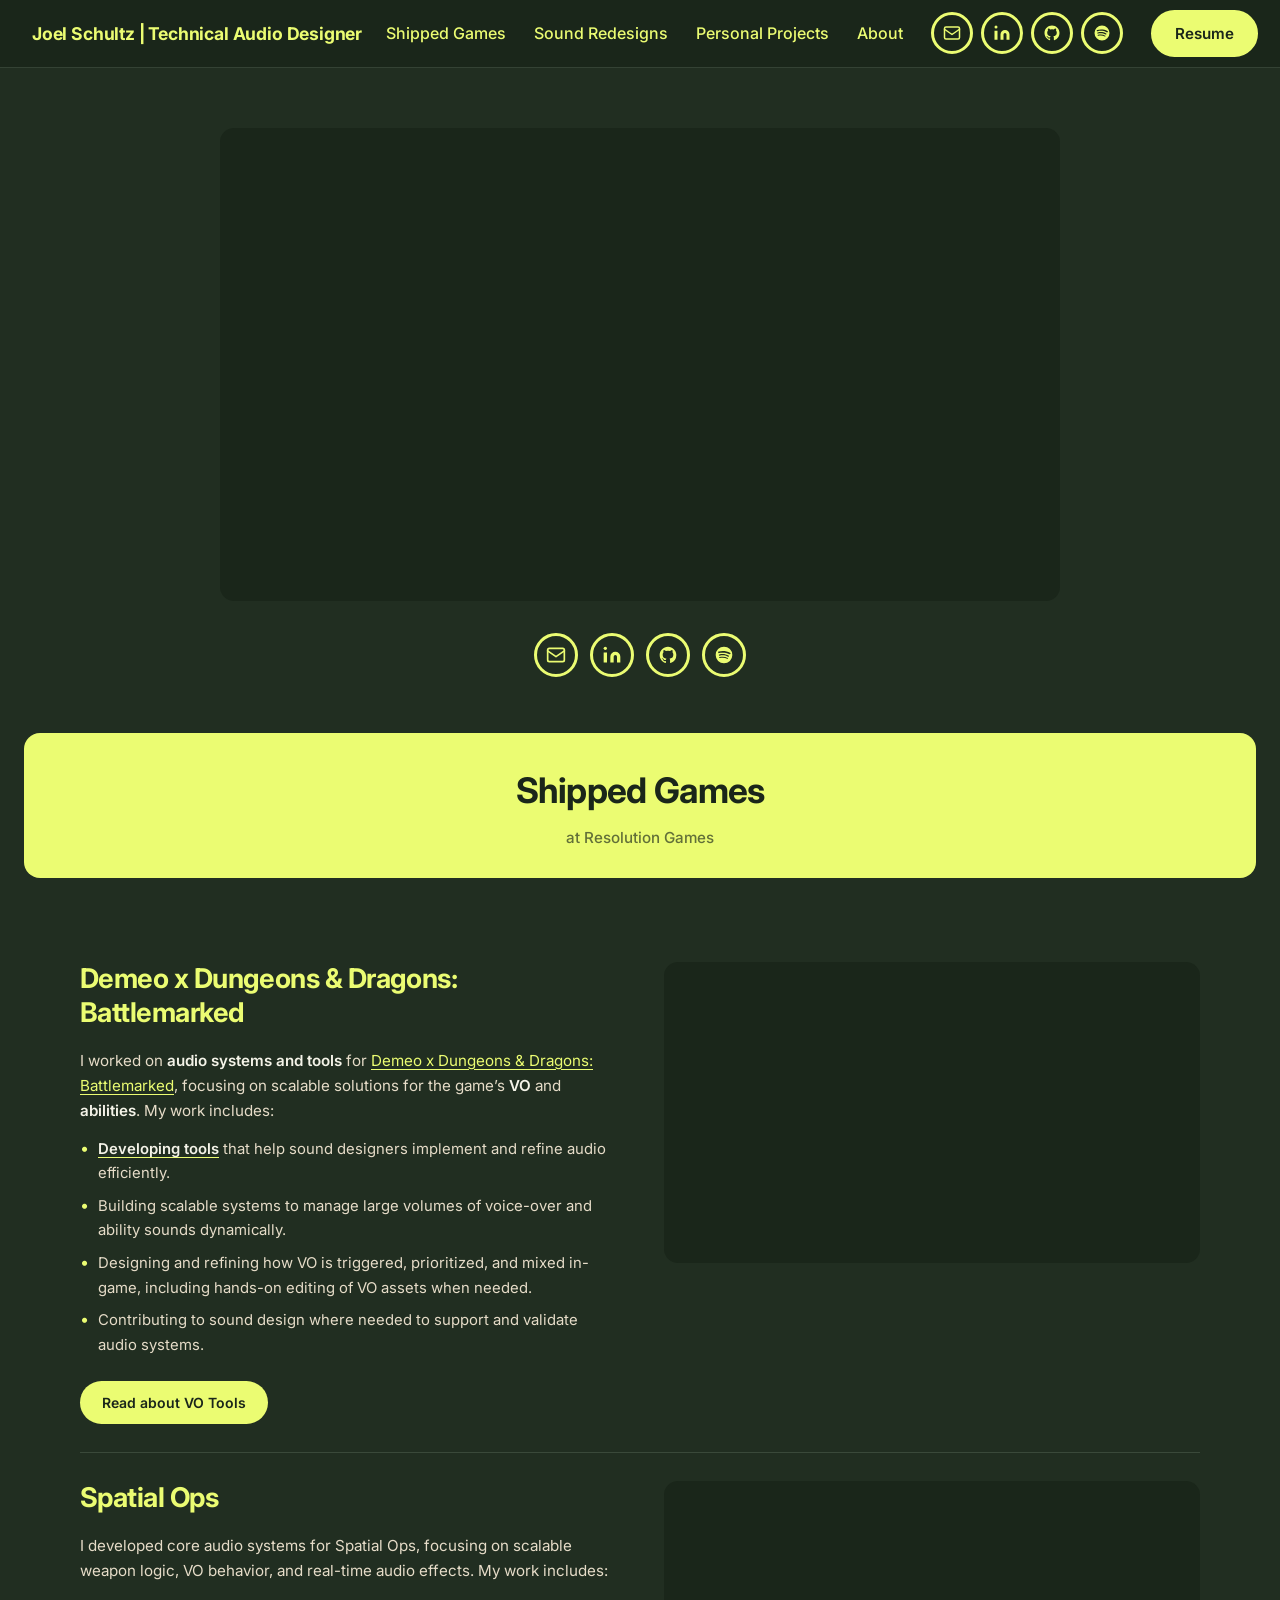
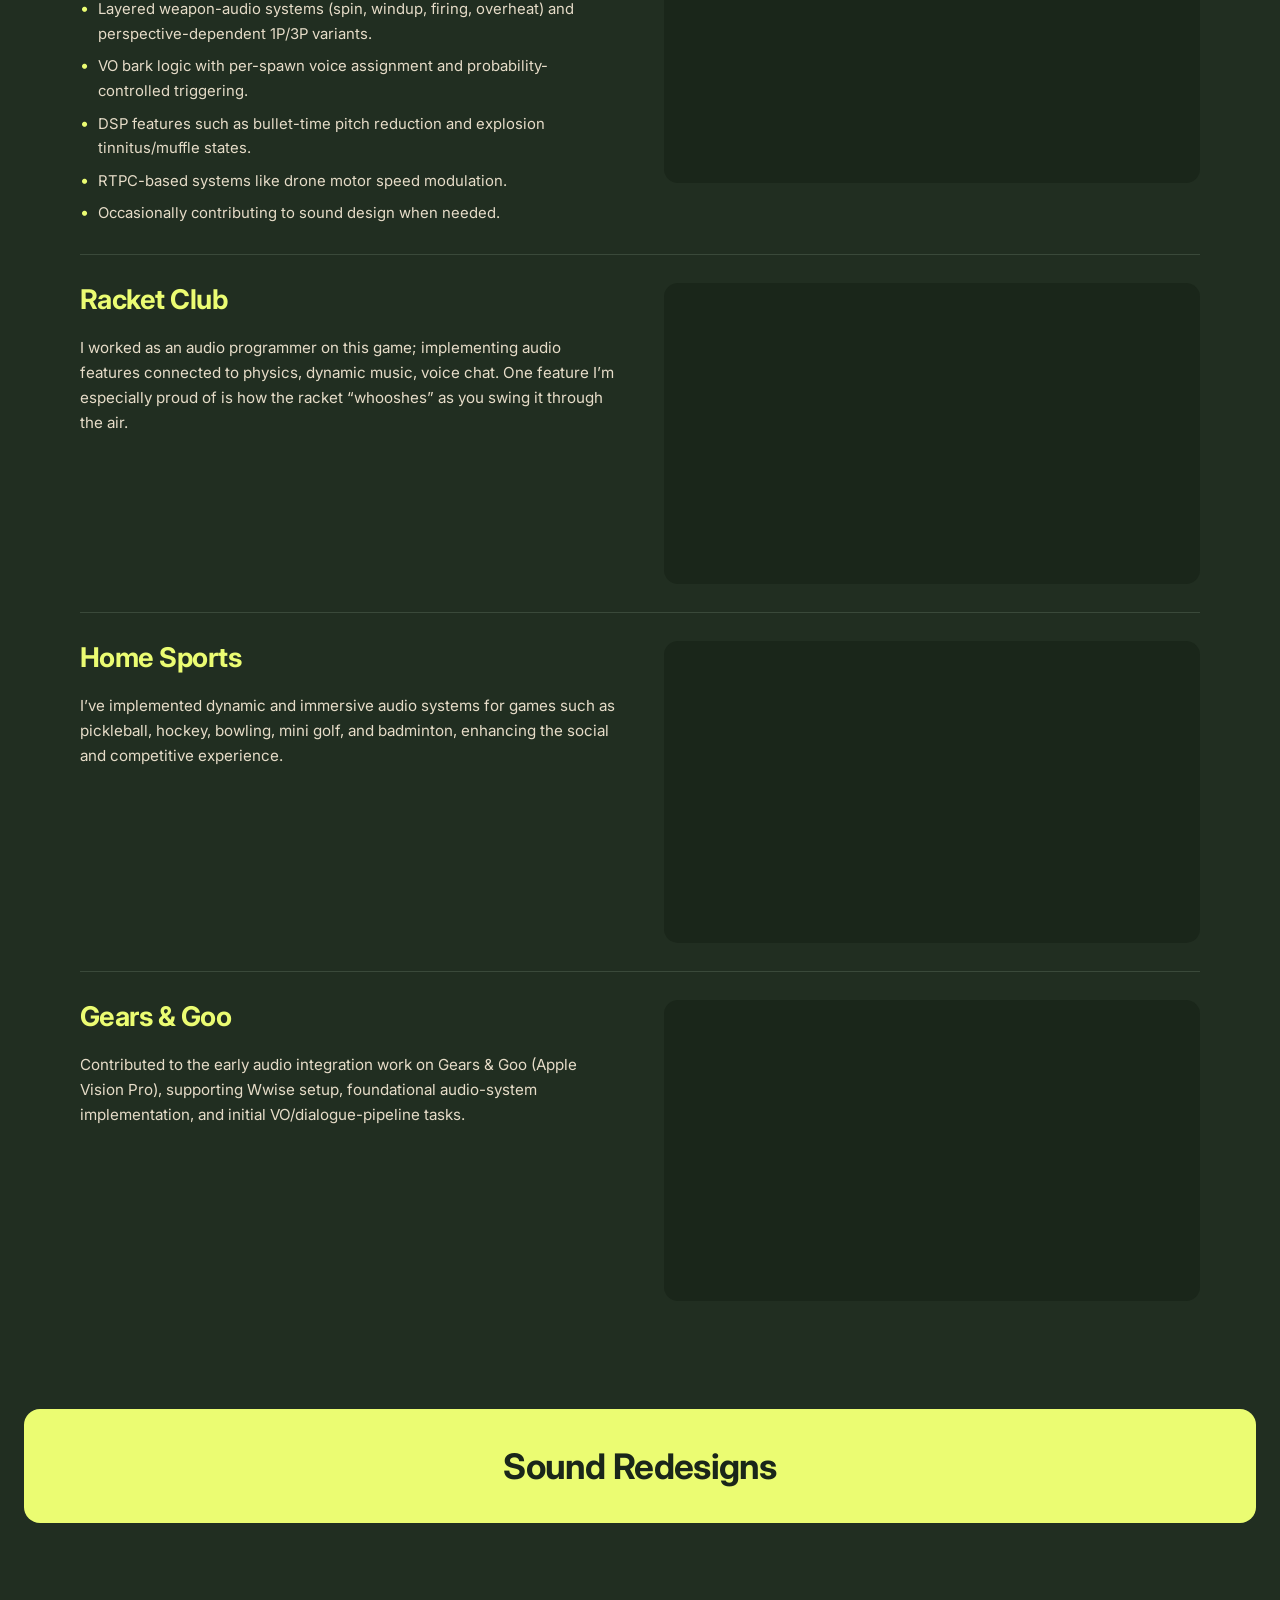
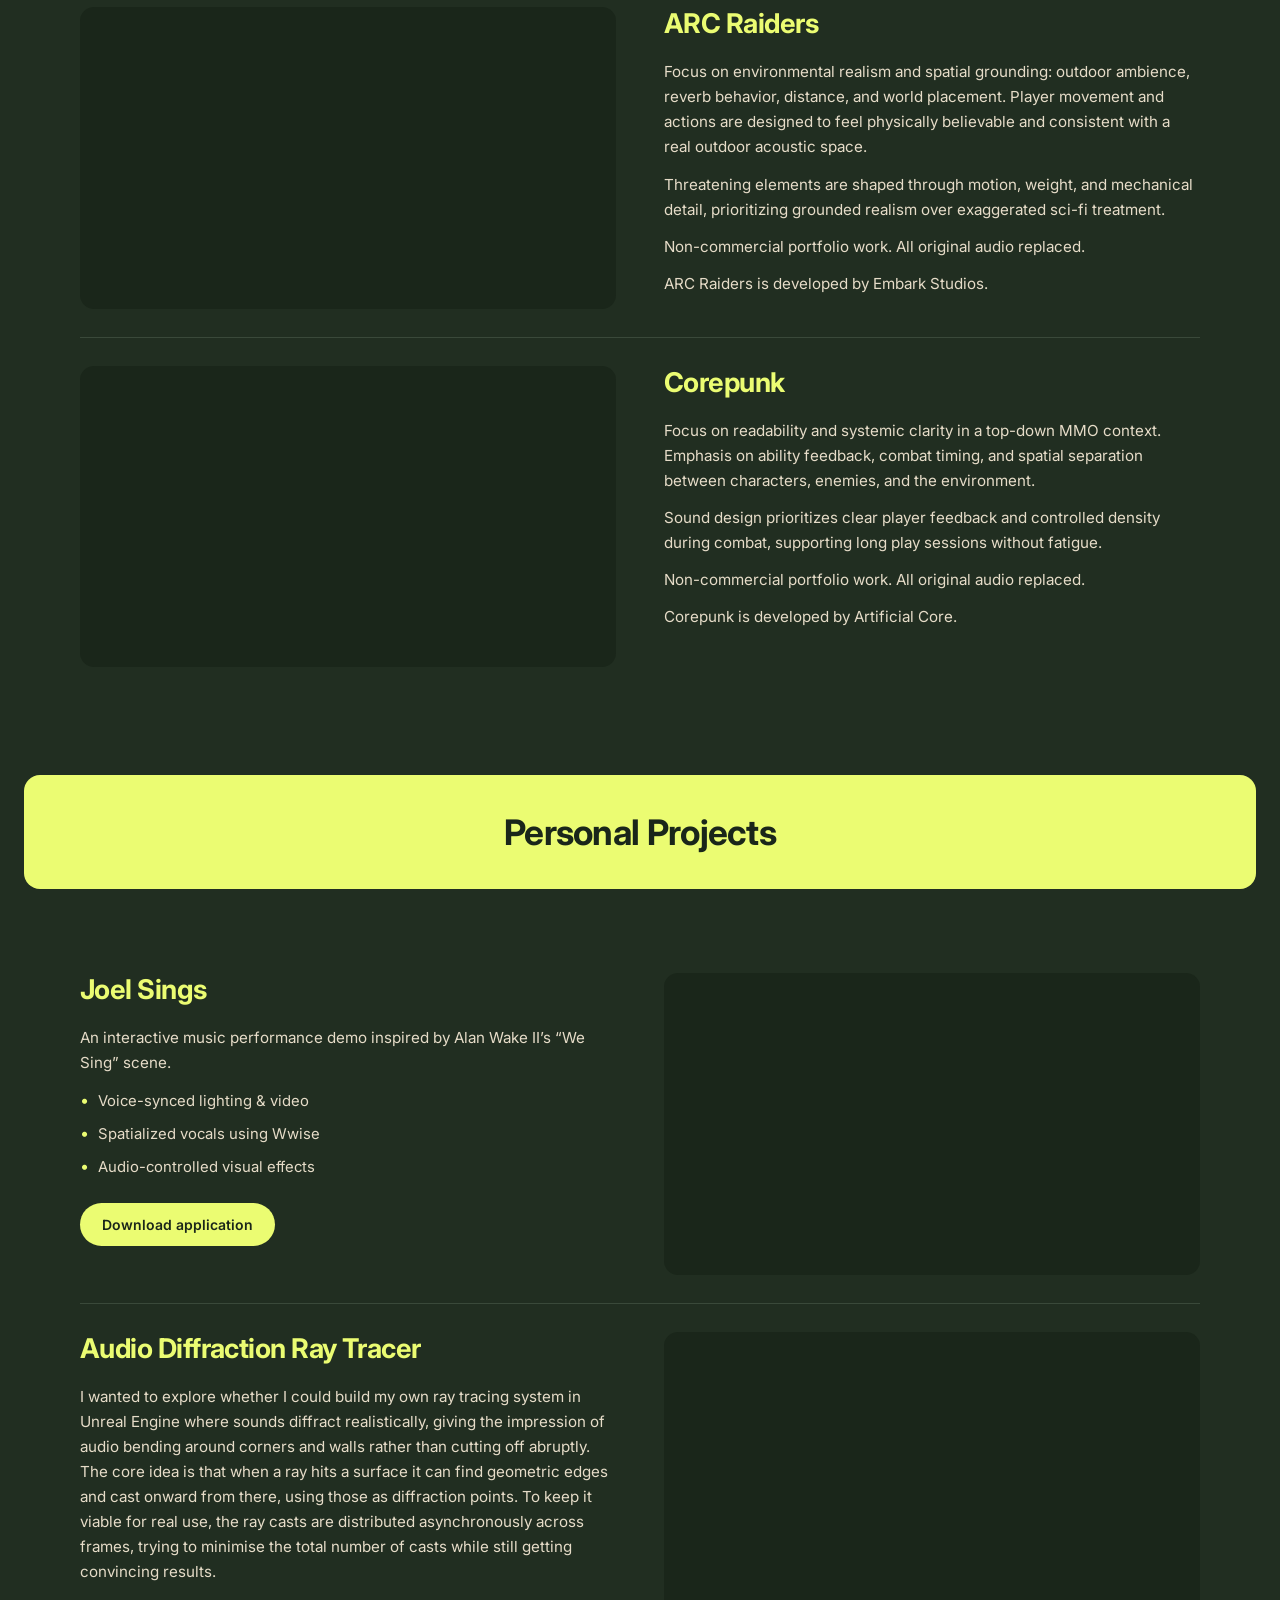
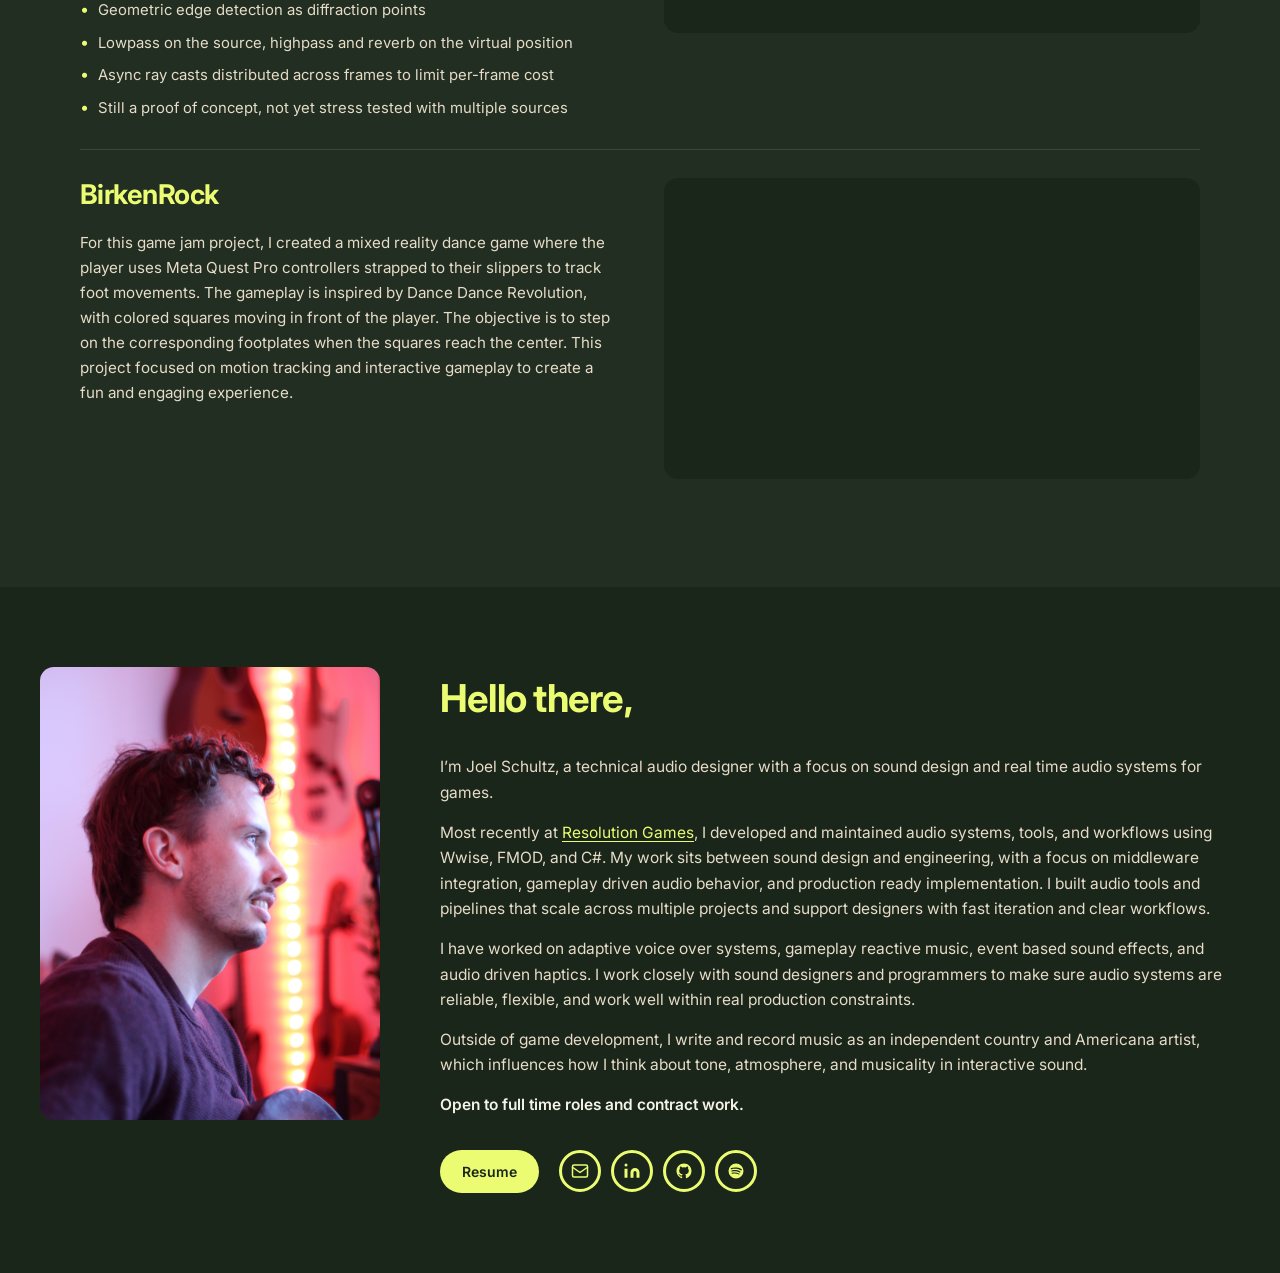
==== index.html @ 169a9fdb "Add info text showing that shipped games was from time at resolution games" ====
<!DOCTYPE html>
<html lang="en">
<head>
  <meta charset="UTF-8">
  <meta name="viewport" content="width=device-width, initial-scale=1.0">
  <title>Joel Schultz | Technical Audio Designer</title>
  <meta name="description" content="Portfolio of Joel Schultz — Technical Audio Designer working with sound design and real-time audio systems for games.">
  <link rel="preconnect" href="https://fonts.googleapis.com">
  <link rel="preconnect" href="https://fonts.gstatic.com" crossorigin>
  <link href="https://fonts.googleapis.com/css2?family=Inter:wght@400;500;600;700&display=swap" rel="stylesheet">
  <link rel="stylesheet" href="css/styles.css">
</head>
<body>

  <nav id="nav" aria-label="Main navigation"></nav>

  <main>
    <section id="home" class="hero">
      <div id="hero-video" class="hero-video"></div>
      <div id="hero-social" class="hero-social"></div>
    </section>

    <section id="shipped-games" class="page-section">
      <div class="section-banner"><h2>Shipped Games</h2><p class="section-banner-sub">at Resolution Games</p></div>
      <div id="shipped-games-list" class="projects-list"></div>
    </section>

    <section id="sound-redesigns" class="page-section">
      <div class="section-banner"><h2>Sound Redesigns</h2></div>
      <div id="sound-redesigns-list" class="projects-list"></div>
    </section>

    <section id="personal-projects" class="page-section">
      <div class="section-banner"><h2>Personal Projects</h2></div>
      <div id="personal-projects-list" class="projects-list"></div>
    </section>

    <section id="about" class="page-section about-section">
      <div id="about-content" class="about-content"></div>
    </section>
  </main>

  <script src="data/projects.js"></script>
  <script src="js/main.js"></script>
</body>
</html>
---- css/styles.css ----
/* ─── Custom Properties ─────────────────────────────────────────────────── */
:root {
  --bg:          #212E21;
  --bg-dark:     #1a261a;
  --bg-card:     #2a3a2a;
  --accent:      #AEC0AB;
  --accent-dark: #EBFC72;
  --text:        #F4F3E8;
  --text-muted:  #E6DCC8;
  --border:      rgba(174, 192, 171, 0.18);
  --radius:      14px;
  --radius-sm:   8px;
  --nav-h:       68px;
  --section-gap: 80px;
  --card-gap:    56px;
}

/* ─── Reset & Base ──────────────────────────────────────────────────────── */
*, *::before, *::after { box-sizing: border-box; margin: 0; padding: 0; }

html {
  scroll-behavior: smooth;
  scroll-padding-top: calc(var(--nav-h) + 24px);
}

body {
  font-family: 'Inter', -apple-system, BlinkMacSystemFont, 'Segoe UI', sans-serif;
  background: var(--bg);
  color: var(--text);
  line-height: 1.65;
  font-size: 16px;
  -webkit-font-smoothing: antialiased;
}

a { color: inherit; text-decoration: none; }

img { max-width: 100%; display: block; }

/* ─── Nav ───────────────────────────────────────────────────────────────── */
#nav {
  position: sticky;
  top: 0;
  z-index: 100;
  height: var(--nav-h);
  background: var(--bg-dark);
  border-bottom: 1px solid var(--border);
  display: flex;
  align-items: center;
  justify-content: space-between;
  padding: 0 32px;
  gap: 24px;
}

.nav-logo {
  font-size: 1.1rem;
  font-weight: 700;
  color: var(--accent-dark);
  letter-spacing: -0.01em;
  white-space: nowrap;
  flex-shrink: 0;
}

.nav-right {
  display: flex;
  align-items: center;
  gap: 28px;
}

.nav-links {
  display: flex;
  align-items: center;
  gap: 28px;
}

.nav-links a {
  font-size: 1rem;
  font-weight: 500;
  color: var(--accent-dark);
  transition: color 0.2s;
  white-space: nowrap;
}

.nav-links a:hover { color: var(--text); }

.nav-social {
  display: flex;
  align-items: center;
  gap: 8px;
}

.social-icon {
  display: flex;
  align-items: center;
  justify-content: center;
  width: 42px;
  height: 42px;
  border: 3px solid var(--accent-dark);
  border-radius: 50%;
  color: var(--accent-dark);
  transition: color 0.2s, border-color 0.2s;
}

.social-icon:hover {
  color: var(--text);
  border-color: rgba(255, 255, 255, 0.4);
}

.social-icon svg { width: 18px; height: 18px; }

.btn-resume {
  display: inline-flex;
  align-items: center;
  padding: 9px 22px;
  border: 2px solid var(--accent-dark);
  border-radius: 999px;
  font-size: 0.95rem;
  font-weight: 600;
  background: var(--accent-dark);
  color: var(--bg-dark);
  transition: background 0.2s, color 0.2s, border-color 0.2s;
  white-space: nowrap;
}

.btn-resume:hover {
  background: var(--accent);
  border-color: var(--accent);
  color: var(--bg-dark);
}

/* Hamburger — hidden on desktop */
.nav-toggle {
  display: none;
  flex-direction: column;
  gap: 5px;
  background: none;
  border: none;
  cursor: pointer;
  padding: 4px;
  flex-shrink: 0;
}

.nav-toggle span {
  display: block;
  width: 22px;
  height: 2px;
  background: var(--text);
  border-radius: 2px;
  transition: transform 0.25s, opacity 0.25s;
}

.nav-toggle[aria-expanded="true"] span:nth-child(1) { transform: translateY(7px) rotate(45deg); }
.nav-toggle[aria-expanded="true"] span:nth-child(2) { opacity: 0; }
.nav-toggle[aria-expanded="true"] span:nth-child(3) { transform: translateY(-7px) rotate(-45deg); }

/* ─── Hero ──────────────────────────────────────────────────────────────── */
.hero {
  display: flex;
  flex-direction: column;
  align-items: center;
  padding: 60px 24px 56px;
  gap: 32px;
}

.hero-video {
  width: 100%;
  max-width: 840px;
}

.hero-social {
  display: flex;
  gap: 12px;
  align-items: center;
}

.hero-social .social-icon {
  width: 44px;
  height: 44px;
}

.hero-social .social-icon svg { width: 20px; height: 20px; }

/* ─── Video Embed ───────────────────────────────────────────────────────── */
.video-wrapper {
  position: relative;
  padding-bottom: 56.25%;
  height: 0;
  overflow: hidden;
  border-radius: var(--radius);
  background: var(--bg-dark);
}

.video-wrapper iframe {
  position: absolute;
  top: 0; left: 0;
  width: 100%; height: 100%;
  border: none;
}

.video-placeholder {
  position: absolute;
  inset: 0;
  display: flex;
  flex-direction: column;
  align-items: center;
  justify-content: center;
  gap: 10px;
  color: var(--text-muted);
  font-size: 0.85rem;
  text-align: center;
  padding: 16px;
}

.video-placeholder svg {
  width: 48px;
  height: 48px;
  opacity: 0.4;
}

/* ─── Section Banner ────────────────────────────────────────────────────── */
.page-section {
  margin-bottom: var(--section-gap);
}

.section-banner {
  background: var(--accent-dark);
  padding: 28px 40px;
  border-radius: 16px;
  margin: 0 24px 56px;
  text-align: center;
}

.section-banner h2 {
  font-size: clamp(1.6rem, 3vw, 2.2rem);
  font-weight: 700;
  color: var(--bg-dark);
  letter-spacing: -0.02em;
}

.section-banner-sub {
  font-size: 0.95rem;
  font-weight: 500;
  color: var(--bg-dark);
  opacity: 0.65;
  margin-top: 6px;
}

/* ─── Projects List ─────────────────────────────────────────────────────── */
.projects-list {
  display: flex;
  flex-direction: column;
  gap: 0;
  padding: 0 40px;
  max-width: 1200px;
  margin: 0 auto;
}

/* ─── Project Card ──────────────────────────────────────────────────────── */
.project-card {
  display: grid;
  grid-template-columns: 1fr 1fr;
  gap: 48px;
  align-items: start;
  padding: calc(var(--card-gap) / 2) 0;
}

.project-card + .project-card {
  border-top: 1px solid var(--border);
}

.project-card.card-flip {
  direction: rtl;
}

.project-card.card-flip > * {
  direction: ltr;
}

.project-card.card-solo {
  grid-template-columns: 1fr;
  max-width: 680px;
}

.card-text {}

.card-title {
  font-size: clamp(1.3rem, 2.5vw, 1.7rem);
  font-weight: 700;
  color: var(--accent-dark);
  line-height: 1.25;
  margin-bottom: 18px;
  letter-spacing: -0.02em;
}

.card-body p {
  color: var(--text-muted);
  margin-bottom: 12px;
  font-size: 0.95rem;
}

.card-body p:last-child { margin-bottom: 0; }

.card-body strong { color: var(--text); font-weight: 600; }

.accent-link {
  color: var(--accent-dark);
  text-decoration: underline;
  text-underline-offset: 3px;
}

.accent-link:hover { color: var(--text); }

.card-bullets {
  list-style: none;
  margin-top: 14px;
  display: flex;
  flex-direction: column;
  gap: 8px;
}

.card-bullets li {
  color: var(--text-muted);
  font-size: 0.93rem;
  padding-left: 18px;
  position: relative;
}

.card-bullets li::before {
  content: "•";
  position: absolute;
  left: 0;
  color: var(--accent-dark);
  font-size: 1.1em;
  line-height: 1;
  top: 3px;
}

.card-bullets strong { color: var(--text); font-weight: 600; }

.card-actions {
  display: flex;
  flex-wrap: wrap;
  gap: 12px;
  margin-top: 24px;
}

.btn-accent {
  display: inline-flex;
  align-items: center;
  padding: 10px 22px;
  background: var(--accent-dark);
  color: var(--bg-dark);
  font-size: 0.875rem;
  font-weight: 600;
  border-radius: 999px;
  transition: background 0.2s, transform 0.15s;
}

.btn-accent:hover {
  background: var(--accent);
  transform: translateY(-1px);
}

.btn-outline {
  display: inline-flex;
  align-items: center;
  padding: 10px 22px;
  border: 1.5px solid var(--border);
  color: var(--text-muted);
  font-size: 0.875rem;
  font-weight: 500;
  border-radius: 999px;
  transition: color 0.2s, border-color 0.2s;
}

.btn-outline:hover {
  color: var(--text);
  border-color: rgba(255, 255, 255, 0.4);
}

/* ─── About Section ─────────────────────────────────────────────────────── */
.about-section {
  background: var(--bg-dark);
  padding: var(--section-gap) 40px;
  margin-bottom: 0;
}

.about-content {
  display: grid;
  grid-template-columns: 340px 1fr;
  gap: 60px;
  align-items: start;
  max-width: 1200px;
  margin: 0 auto;
}

.about-photo-wrap {
  position: relative;
}

.about-photo {
  width: 100%;
  border-radius: var(--radius);
  object-fit: cover;
  aspect-ratio: 3/4;
  display: block;
}

.about-photo-placeholder {
  width: 100%;
  aspect-ratio: 3/4;
  border-radius: var(--radius);
  background: var(--bg-card);
  border: 1.5px dashed var(--border);
  display: flex;
  align-items: center;
  justify-content: center;
  color: var(--text-muted);
  font-size: 0.85rem;
  text-align: center;
  padding: 24px;
}

.about-text h2 {
  font-size: clamp(1.8rem, 3vw, 2.4rem);
  font-weight: 700;
  color: var(--accent-dark);
  margin-bottom: 24px;
  letter-spacing: -0.02em;
}

.about-text p {
  color: var(--text-muted);
  margin-bottom: 14px;
  font-size: 0.97rem;
}

.about-text p:last-of-type { margin-bottom: 0; }

.about-text strong { color: var(--text); font-weight: 600; }

.about-actions {
  display: flex;
  flex-wrap: wrap;
  align-items: center;
  gap: 20px;
  margin-top: 32px;
}

.about-social {
  display: flex;
  gap: 10px;
  align-items: center;
}

/* ─── Detail Page ───────────────────────────────────────────────────────── */
.detail-hero {
  padding: 64px 40px 0;
  max-width: 1200px;
  margin: 0 auto;
}

.detail-hero .back-link {
  display: inline-flex;
  align-items: center;
  gap: 6px;
  color: var(--text-muted);
  font-size: 0.875rem;
  font-weight: 500;
  margin-bottom: 40px;
  transition: color 0.2s;
}

.detail-hero .back-link:hover { color: var(--text); }

.detail-hero .back-link svg { width: 16px; height: 16px; }

.detail-title {
  font-size: clamp(2rem, 5vw, 3rem);
  font-weight: 700;
  color: var(--accent-dark);
  letter-spacing: -0.03em;
  line-height: 1.15;
  margin-bottom: 48px;
}

.detail-body {
  padding: 40px 40px 80px;
  max-width: 1200px;
  margin: 0 auto;
}

.detail-body p {
  color: var(--text-muted);
  margin-bottom: 16px;
  font-size: 0.97rem;
  max-width: 680px;
}

.detail-body h3 {
  font-size: 1.2rem;
  font-weight: 600;
  color: var(--text);
  margin: 32px 0 12px;
}

.detail-body ul {
  list-style: none;
  display: flex;
  flex-direction: column;
  gap: 8px;
  margin-bottom: 24px;
}

.detail-body ul li {
  color: var(--text-muted);
  font-size: 0.93rem;
  padding-left: 18px;
  position: relative;
  max-width: 680px;
}

.detail-body ul li::before {
  content: "•";
  position: absolute;
  left: 0;
  color: var(--accent-dark);
}

/* ─── Detail Page — Light Nav Theme ────────────────────────────────────── */
body.detail-light #nav {
  background: var(--accent-dark);
  border-bottom-color: rgba(0, 0, 0, 0.08);
}

body.detail-light .nav-logo,
body.detail-light .nav-links a {
  color: var(--bg-dark);
}

body.detail-light .nav-links a:hover { color: rgba(0, 0, 0, 0.55); }

body.detail-light .social-icon {
  color: var(--bg-dark);
  border-color: rgba(0, 0, 0, 0.2);
}

body.detail-light .social-icon:hover {
  color: rgba(0, 0, 0, 0.55);
  border-color: rgba(0, 0, 0, 0.4);
}

body.detail-light .btn-resume {
  border-color: var(--bg-dark);
  color: var(--bg-dark);
}

body.detail-light .btn-resume:hover {
  background: var(--bg-dark);
  color: var(--accent);
}

body.detail-light .nav-toggle span { background: var(--bg-dark); }

body.detail-light .nav-right {
  background: var(--accent-dark);
  border-bottom-color: rgba(0, 0, 0, 0.08);
}

body.detail-light .nav-links { border-bottom-color: rgba(0, 0, 0, 0.12); }

/* ─── Detail Page — Hero ────────────────────────────────────────────────── */
.dl-hero {
  background: var(--accent-dark);
  display: flex;
  flex-direction: column;
  align-items: center;
  position: relative;
  min-height: 52vh;
}

.dl-hero-content {
  flex: 1;
  display: flex;
  flex-direction: column;
  align-items: center;
  justify-content: center;
  text-align: center;
  padding: 72px 40px 48px;
  max-width: 760px;
}

.dl-hero-content h1 {
  font-size: clamp(2.4rem, 6vw, 4rem);
  font-weight: 700;
  color: var(--bg-dark);
  letter-spacing: -0.03em;
  line-height: 1.1;
}

.dl-hero-content p {
  font-size: 1.05rem;
  color: rgba(0, 0, 0, 0.6);
  margin-top: 14px;
  max-width: 500px;
}

.dl-hero-wave {
  width: 100%;
  display: block;
  flex-shrink: 0;
}

/* ─── Detail Page — Content Sections ───────────────────────────────────── */
.dl-section {
  padding: 56px 0 48px;
}

.dl-section:last-child { padding-bottom: 80px; }

.dl-container {
  max-width: 760px;
  margin: 0 auto;
  padding: 0 40px;
}

.dl-section h2 {
  font-size: clamp(1.7rem, 3.5vw, 2.4rem);
  font-weight: 700;
  color: var(--accent-dark);
  text-align: center;
  margin-bottom: 24px;
  letter-spacing: -0.02em;
}

.dl-disclaimer {
  border-left: 3px solid var(--accent-dark);
  padding-left: 16px;
  color: var(--text-muted);
  font-size: 0.88rem;
  font-style: italic;
  margin-bottom: 28px;
}

.dl-section p {
  color: var(--text-muted);
  font-size: 0.97rem;
  margin-bottom: 14px;
}

.dl-section p:last-child { margin-bottom: 0; }

.dl-section strong { color: var(--text); font-weight: 600; }

.dl-bullets {
  list-style: none;
  margin: 14px 0 20px;
  display: flex;
  flex-direction: column;
  gap: 10px;
}

.dl-bullets li {
  color: var(--text-muted);
  font-size: 0.95rem;
  padding-left: 20px;
  position: relative;
}

.dl-bullets li::before {
  content: "•";
  position: absolute;
  left: 0;
  color: var(--accent-dark);
}

.dl-bullets strong { color: var(--text); font-weight: 600; }

/* ─── Detail Page — Media / GIF ─────────────────────────────────────────── */
.dl-media-wrap {
  max-width: 960px;
  margin: 36px auto 0;
  padding: 0 40px;
}

.dl-media {
  border-radius: var(--radius);
}

.dl-media img {
  display: block;
  max-width: 100%;
  width: auto;
  height: auto;
  margin: 0 auto;
  border-radius: var(--radius);
}

/* In side-by-side pairs both images should fill their column equally */
.dl-media-pair .dl-media img {
  width: 100%;
}

.dl-media.media-missing {
  background: var(--bg-card);
  border: 1.5px dashed var(--border);
  padding: 56px 24px;
  display: flex;
  flex-direction: column;
  align-items: center;
  justify-content: center;
  gap: 10px;
  min-height: 220px;
  border-radius: var(--radius);
}

/* ─── Detail Page — Two-column row (text + image side by side) ────────── */
.dl-row {
  display: grid;
  grid-template-columns: 1fr 1fr;
  gap: 40px;
  align-items: center;
  max-width: 1100px;
  margin: 0 auto;
  padding: 0 40px;
}

.dl-row h2 { text-align: left; margin-bottom: 16px; }

.dl-placeholder-label {
  display: none;
  color: var(--text-muted);
  font-size: 0.85rem;
  text-align: center;
}

.dl-placeholder-label code {
  color: var(--accent-dark);
  font-family: 'Courier New', monospace;
  font-size: 0.9em;
}

.dl-media.media-missing .dl-placeholder-label { display: block; }

/* ─── Detail Page — Two-image pair (Probability Controls) ───────────────── */
.dl-media-pair {
  display: grid;
  grid-template-columns: 1fr 1fr;
  gap: 16px;
}

@media (max-width: 760px) {
  .dl-media-pair { grid-template-columns: 1fr; }
}

/* ─── Detail Page — Section Divider ─────────────────────────────────────── */
.dl-divider {
  height: 4px;
  background: var(--accent-dark);
  margin: 0 40px;
}

@media (max-width: 768px) {
  .dl-divider { margin: 0 20px; }
}

/* ─── Responsive ─────────────────────────────────────────────────────────── */
@media (max-width: 900px) {
  .project-card {
    grid-template-columns: 1fr;
    gap: 28px;
  }

  .project-card.card-flip {
    direction: ltr;
  }

  .about-content {
    grid-template-columns: 1fr;
    gap: 36px;
  }

  .about-photo, .about-photo-placeholder {
    max-width: 360px;
    aspect-ratio: 1/1;
    margin: 0 auto;
  }
}

@media (max-width: 768px) {
  :root { --section-gap: 56px; --card-gap: 40px; }

  #nav { padding: 0 20px; }

  .nav-toggle { display: flex; }

  .nav-right {
    display: none;
    position: absolute;
    top: var(--nav-h);
    left: 0;
    right: 0;
    background: var(--bg-dark);
    border-bottom: 1px solid var(--border);
    flex-direction: column;
    align-items: flex-start;
    gap: 0;
    padding: 16px 20px 20px;
  }

  .nav-right.open { display: flex; }

  .nav-links {
    flex-direction: column;
    align-items: flex-start;
    gap: 4px;
    width: 100%;
    padding-bottom: 16px;
    border-bottom: 1px solid var(--border);
    margin-bottom: 16px;
  }

  .nav-links a {
    display: block;
    padding: 8px 0;
    font-size: 1rem;
    width: 100%;
  }

  .section-banner { margin: 0 16px 40px; padding: 22px 24px; }

  .projects-list { padding: 0 16px; }

  .about-section { padding: var(--section-gap) 16px; }

  .detail-hero { padding: 40px 16px 0; }
  .detail-body { padding: 24px 16px 60px; }
  .dl-hero-content { padding: 56px 20px 36px; }
  .dl-container { padding: 0 20px; }
  .dl-media-wrap { padding: 0 20px; }
  .dl-row { grid-template-columns: 1fr; padding: 0 20px; }
  .dl-row h2 { text-align: center; }
  .dl-section { padding: 40px 0 32px; }
  .dl-section:last-child { padding-bottom: 60px; }
}

@media (max-width: 600px) {
  .nav-logo-sub { display: none; }
}

@media (max-width: 480px) {
  .hero { padding: 40px 16px 40px; }
  .nav-logo { font-size: 0.88rem; }
  .section-banner { padding: 18px 20px; }
  .card-title { font-size: 1.2rem; }
}
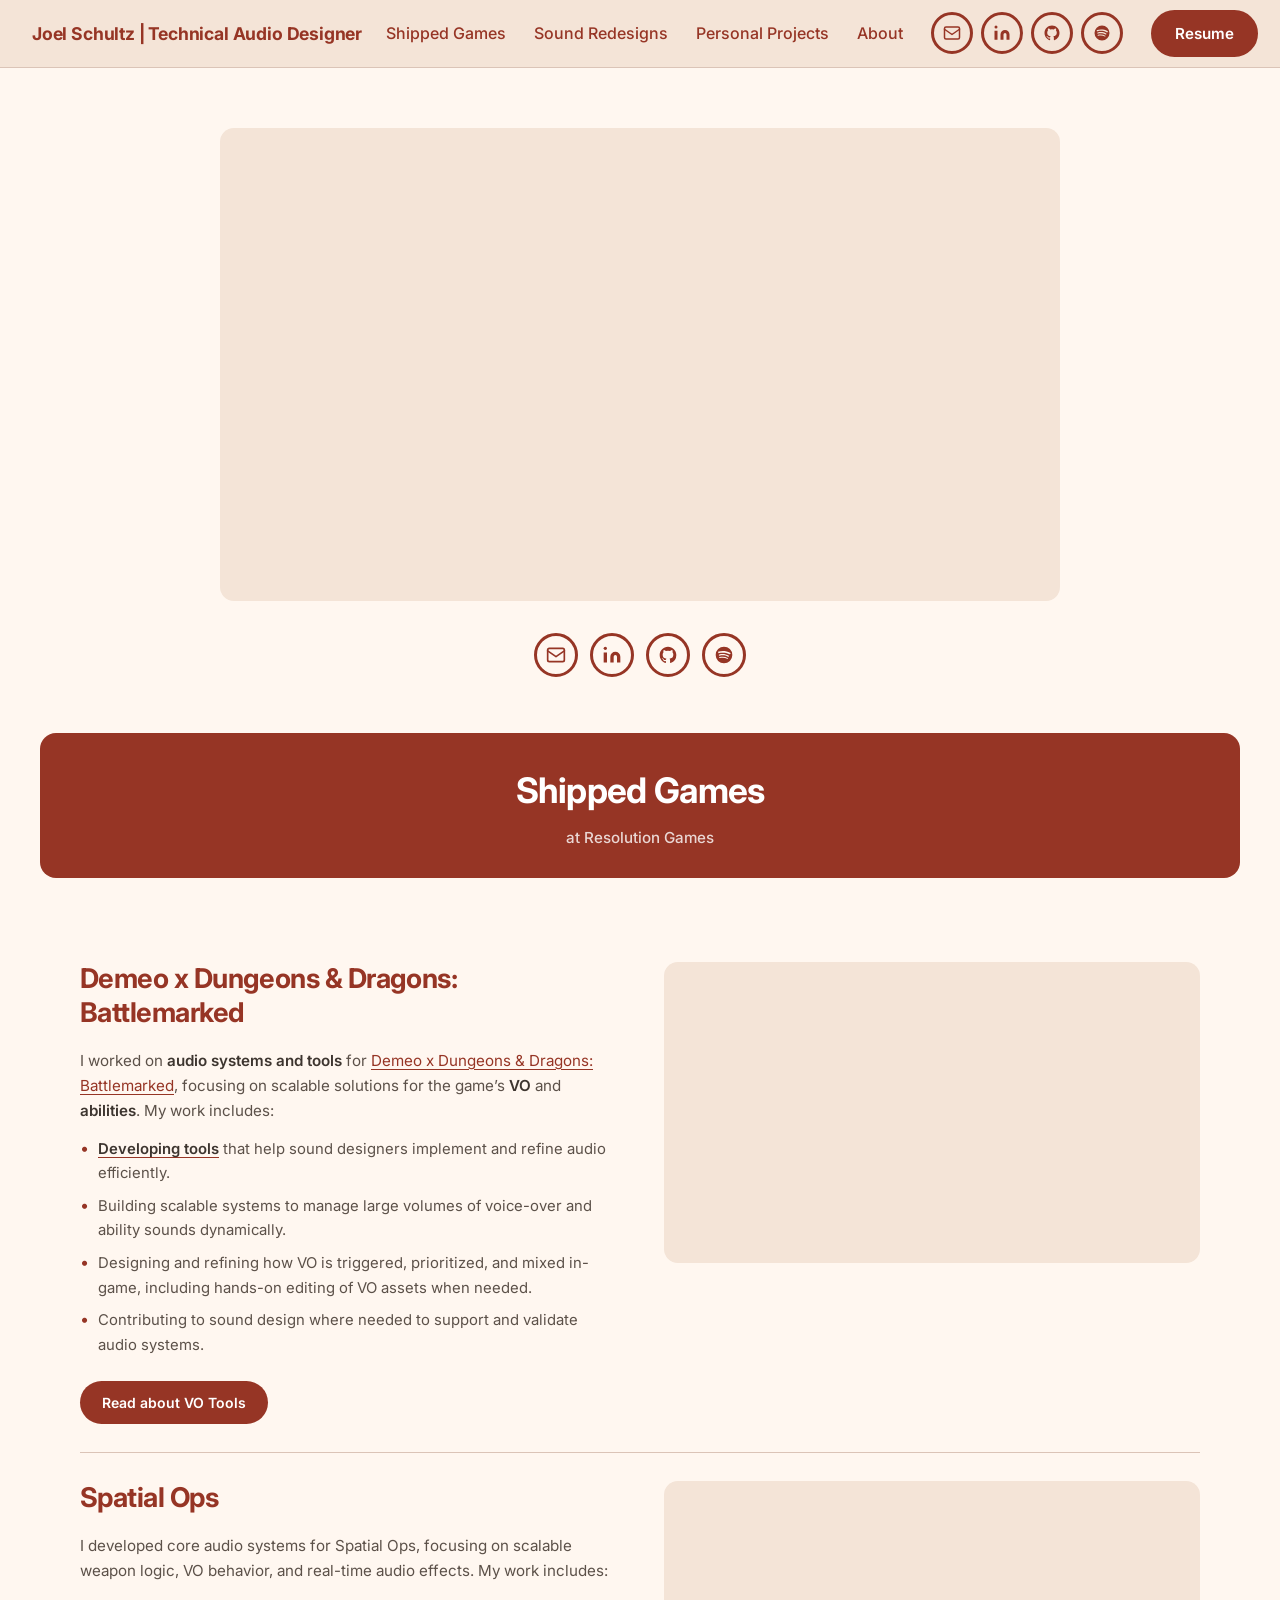
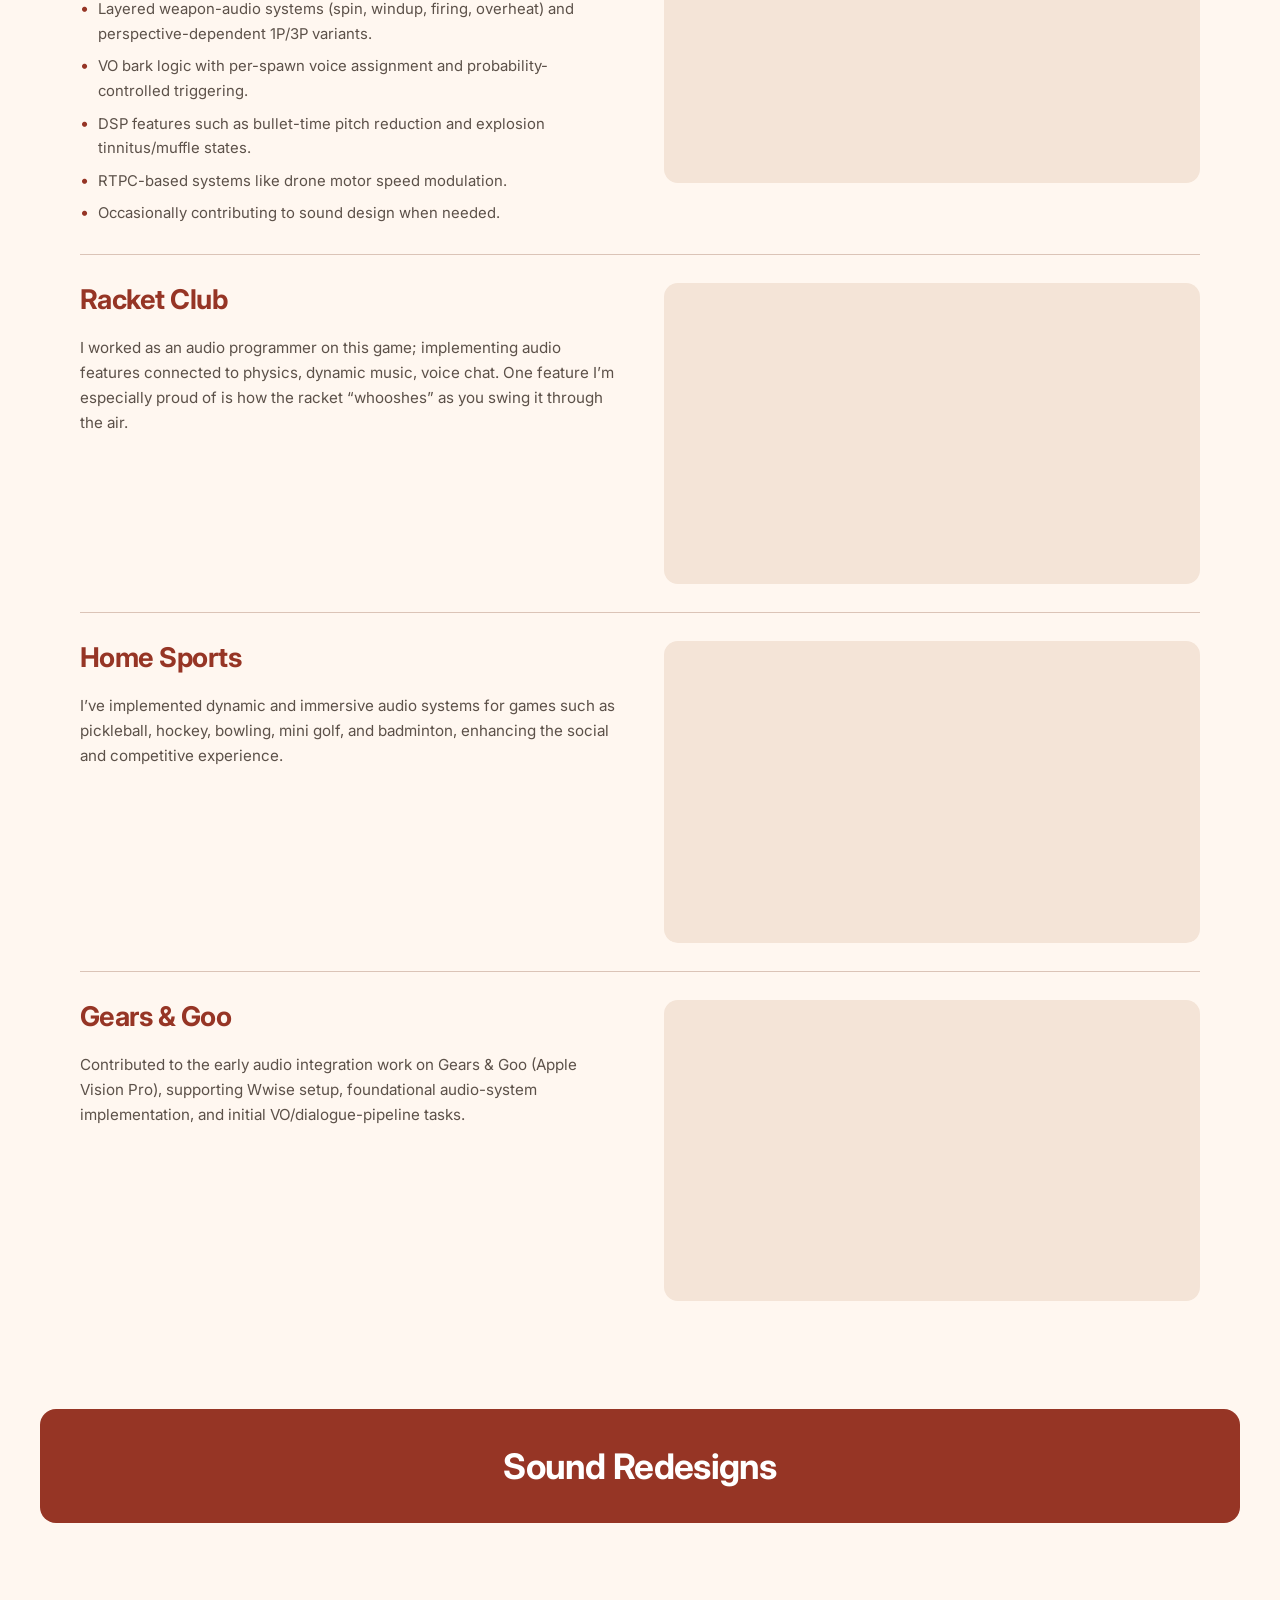
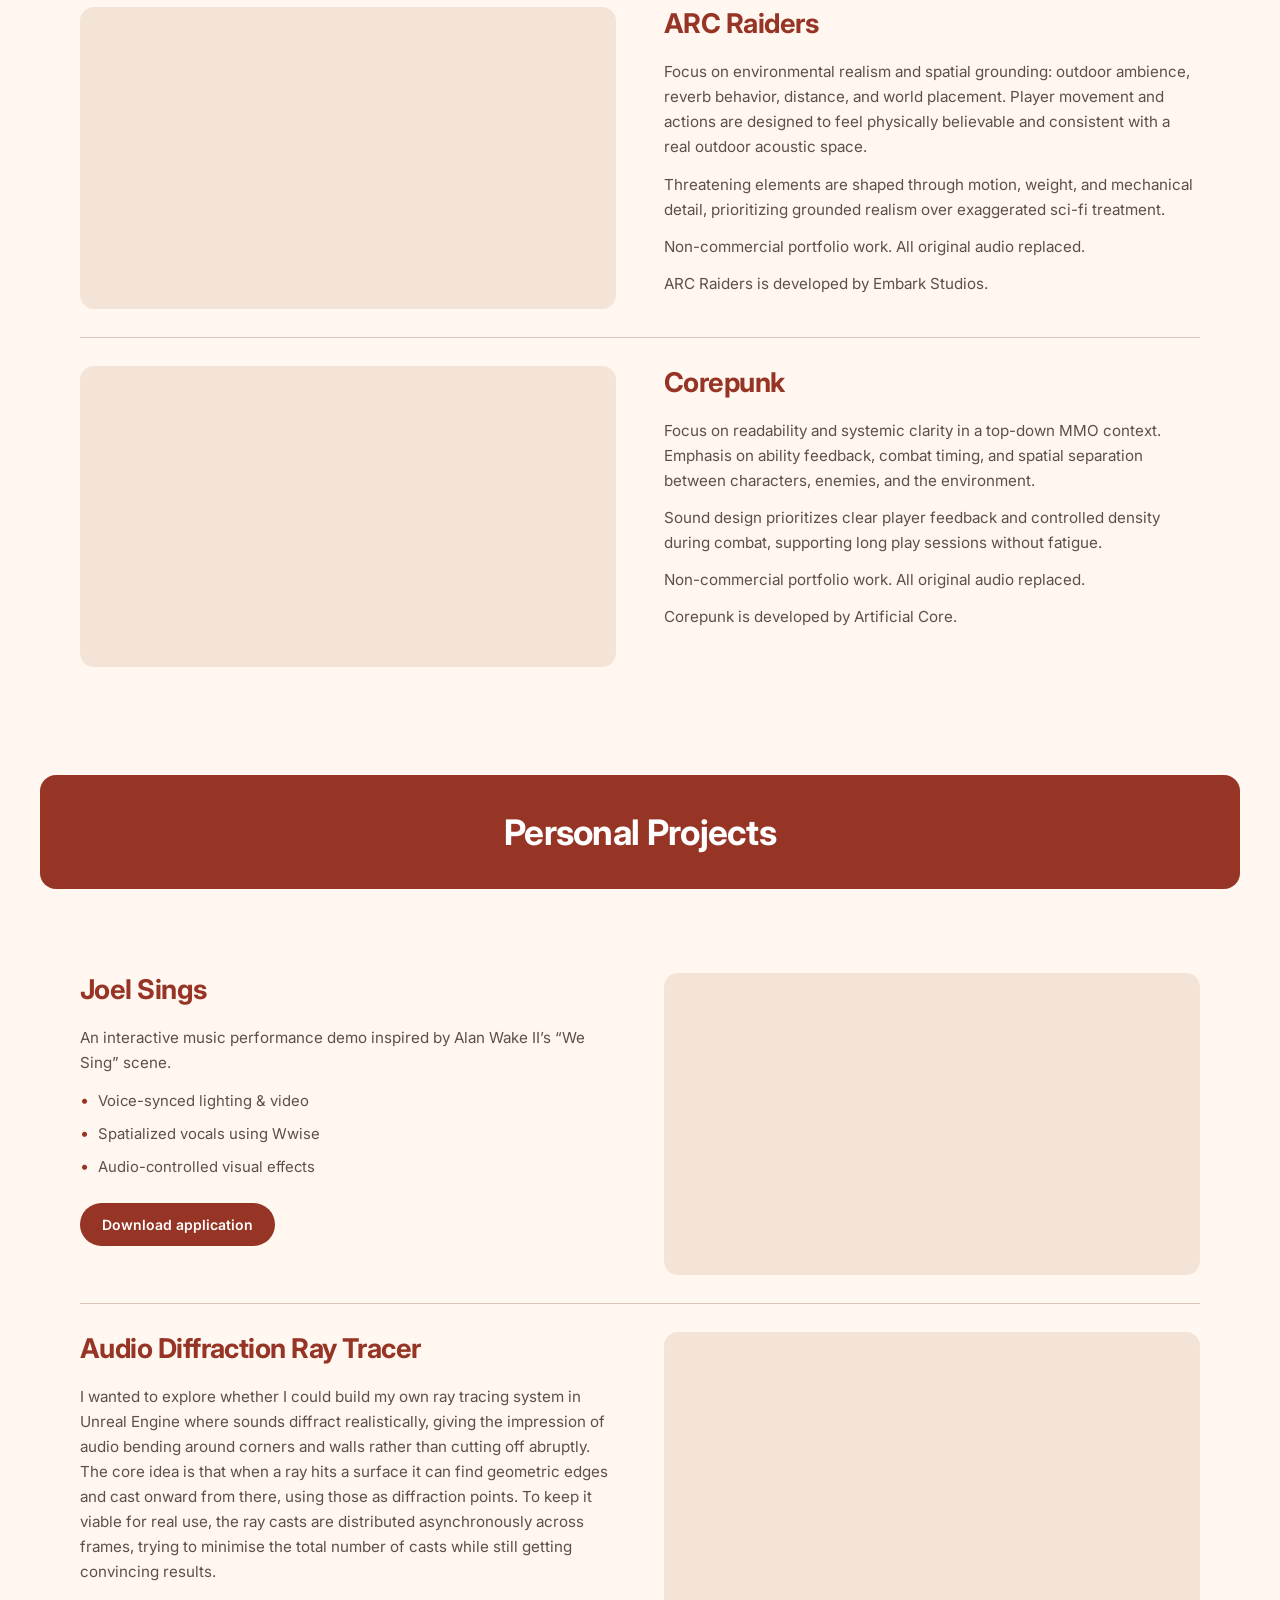
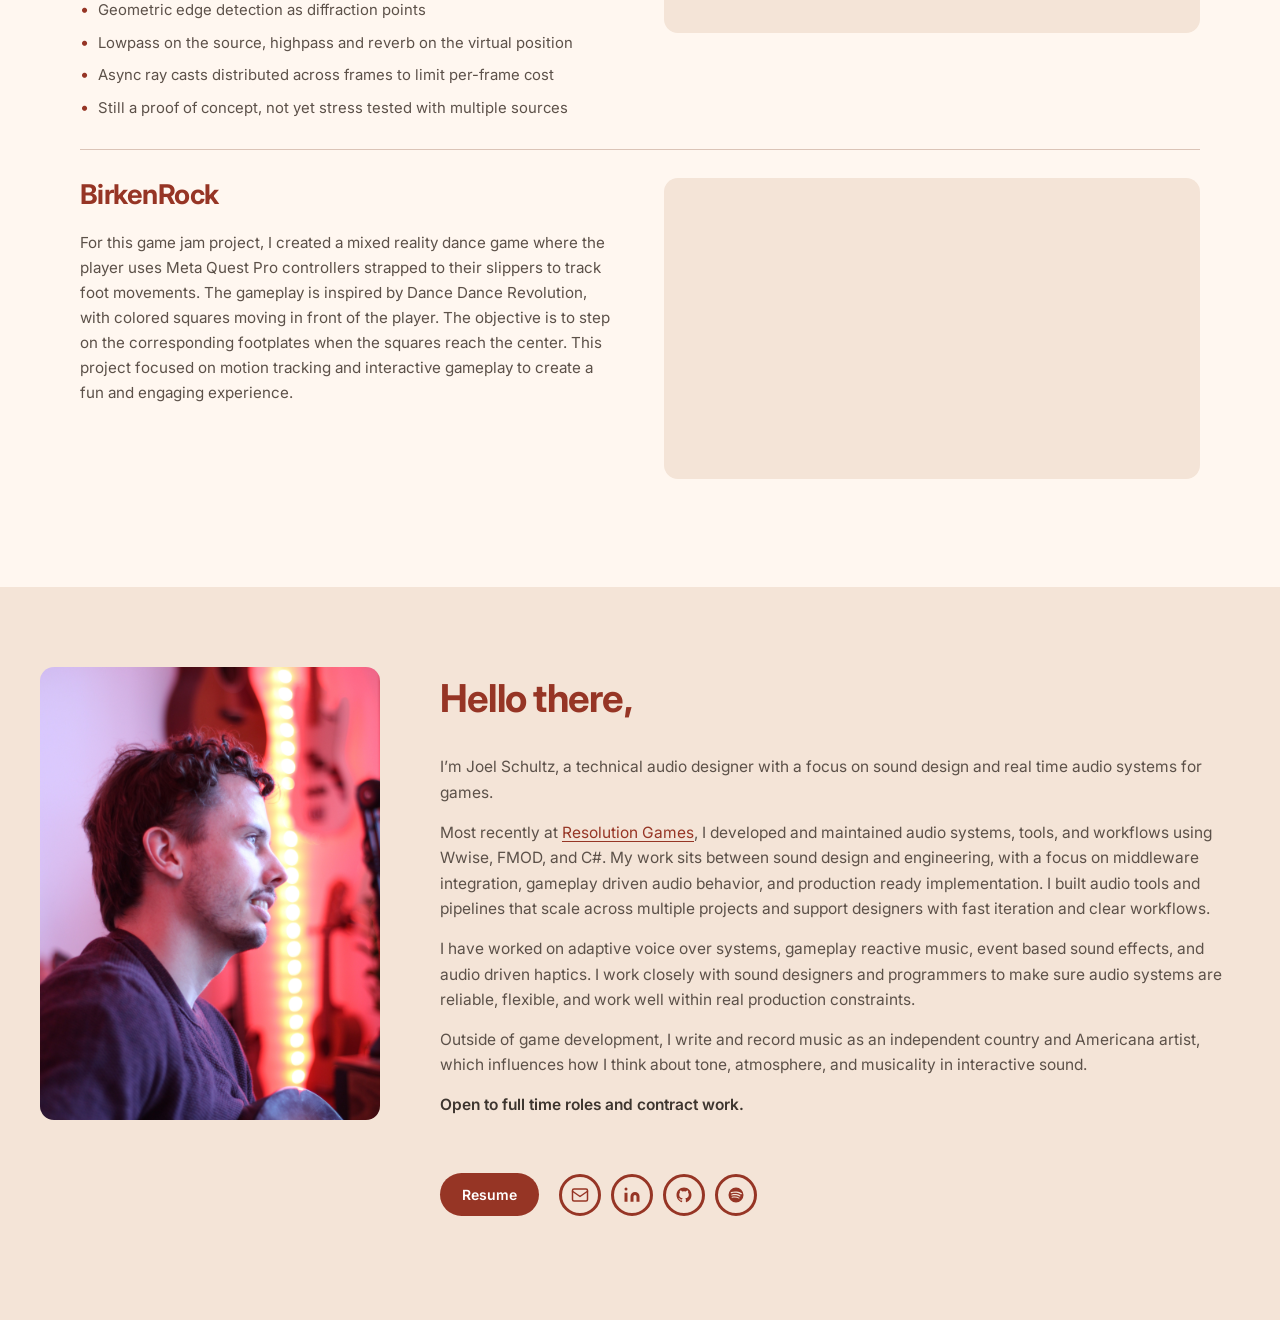
==== commit 70cc67c8: "Tweak color themes" ====
--- a/index.html
+++ b/index.html
@@ -10,7 +10,7 @@
   <link href="https://fonts.googleapis.com/css2?family=Inter:wght@400;500;600;700&display=swap" rel="stylesheet">
   <link rel="stylesheet" href="css/styles.css">
 </head>
-<body>
+<body class="theme-warm">
 
   <nav id="nav" aria-label="Main navigation"></nav>
 
--- a/css/styles.css
+++ b/css/styles.css
@@ -1,18 +1,48 @@
 /* ─── Custom Properties ─────────────────────────────────────────────────── */
 :root {
-  --bg:          #212E21;
-  --bg-dark:     #1a261a;
-  --bg-card:     #2a3a2a;
-  --accent:      #AEC0AB;
-  --accent-dark: #EBFC72;
-  --text:        #F4F3E8;
-  --text-muted:  #E6DCC8;
-  --border:      rgba(174, 192, 171, 0.18);
-  --radius:      14px;
-  --radius-sm:   8px;
-  --nav-h:       68px;
-  --section-gap: 80px;
-  --card-gap:    56px;
+  --bg:             #f8f6f2;
+  --surface-strong: #e8e2db;
+  --bg-card:        #f7efe6;
+  --accent:         #e6482c;
+  --accent-strong:  #b92d1f;
+  --accent-soft:    #f2c0b6;
+  --on-accent:      #ffffff;
+  --button-text:    #ffffff;
+  --text:           #3d3b37;
+  --text-muted:     #57524d;
+  --border:         #d6cdc5;
+  --radius:         14px;
+  --radius-sm:      8px;
+  --nav-h:          68px;
+  --section-gap:    80px;
+  --card-gap:       56px;
+  /* legacy aliases */
+  --bg-dark:        var(--surface-strong);
+  --accent-dark:    var(--accent-strong);
+}
+
+body.theme-cool {
+  --bg:             #f4fbff;
+  --surface-strong: #deedf9;
+  --bg-card:        #eef7ff;
+  --accent:         #2c78d4;
+  --accent-strong:  #1e4e8b;
+  --accent-soft:    #b7d8ff;
+  --text:           #2b323b;
+  --text-muted:     #4d5861;
+  --border:         #c8d7e2;
+}
+
+body.theme-warm {
+  --bg:             #fff7f0;
+  --surface-strong: #f4e4d7;
+  --bg-card:        #f9efe5;
+  --accent:         #d25238;
+  --accent-strong:  #963525;
+  --accent-soft:    #f1bbab;
+  --text:           #3d352f;
+  --text-muted:     #5c5149;
+  --border:         #dbc4b7;
 }
 
 /* ─── Reset & Base ──────────────────────────────────────────────────────── */
@@ -42,7 +72,7 @@
   top: 0;
   z-index: 100;
   height: var(--nav-h);
-  background: var(--bg-dark);
+  background: var(--surface-strong);
   border-bottom: 1px solid var(--border);
   display: flex;
   align-items: center;
@@ -54,7 +84,7 @@
 .nav-logo {
   font-size: 1.1rem;
   font-weight: 700;
-  color: var(--accent-dark);
+  color: var(--accent-strong);
   letter-spacing: -0.01em;
   white-space: nowrap;
   flex-shrink: 0;
@@ -75,7 +105,7 @@
 .nav-links a {
   font-size: 1rem;
   font-weight: 500;
-  color: var(--accent-dark);
+  color: var(--accent-strong);
   transition: color 0.2s;
   white-space: nowrap;
 }
@@ -94,15 +124,15 @@
   justify-content: center;
   width: 42px;
   height: 42px;
-  border: 3px solid var(--accent-dark);
+  border: 3px solid var(--accent-strong);
   border-radius: 50%;
-  color: var(--accent-dark);
+  color: var(--accent-strong);
   transition: color 0.2s, border-color 0.2s;
 }
 
 .social-icon:hover {
   color: var(--text);
-  border-color: rgba(255, 255, 255, 0.4);
+  border-color: rgba(0, 0, 0, 0.18);
 }
 
 .social-icon svg { width: 18px; height: 18px; }
@@ -111,12 +141,12 @@
   display: inline-flex;
   align-items: center;
   padding: 9px 22px;
-  border: 2px solid var(--accent-dark);
+  border: 2px solid var(--accent-strong);
   border-radius: 999px;
   font-size: 0.95rem;
   font-weight: 600;
-  background: var(--accent-dark);
-  color: var(--bg-dark);
+  background: var(--accent-strong);
+  color: var(--button-text);
   transition: background 0.2s, color 0.2s, border-color 0.2s;
   white-space: nowrap;
 }
@@ -124,7 +154,7 @@
 .btn-resume:hover {
   background: var(--accent);
   border-color: var(--accent);
-  color: var(--bg-dark);
+  color: var(--button-text);
 }
 
 /* Hamburger — hidden on desktop */
@@ -186,7 +216,7 @@
   height: 0;
   overflow: hidden;
   border-radius: var(--radius);
-  background: var(--bg-dark);
+  background: var(--surface-strong);
 }
 
 .video-wrapper iframe {
@@ -222,25 +252,28 @@
 }
 
 .section-banner {
-  background: var(--accent-dark);
+  background: var(--accent-strong);
   padding: 28px 40px;
   border-radius: 16px;
   margin: 0 24px 56px;
   text-align: center;
+  max-width: 1200px;
+  margin-left: auto;
+  margin-right: auto;
 }
 
 .section-banner h2 {
   font-size: clamp(1.6rem, 3vw, 2.2rem);
   font-weight: 700;
-  color: var(--bg-dark);
+  color: var(--on-accent);
   letter-spacing: -0.02em;
 }
 
 .section-banner-sub {
   font-size: 0.95rem;
   font-weight: 500;
-  color: var(--bg-dark);
-  opacity: 0.65;
+  color: var(--on-accent);
+  opacity: 0.8;
   margin-top: 6px;
 }
 
@@ -280,12 +313,11 @@
   max-width: 680px;
 }
 
-.card-text {}
 
 .card-title {
   font-size: clamp(1.3rem, 2.5vw, 1.7rem);
   font-weight: 700;
-  color: var(--accent-dark);
+  color: var(--accent-strong);
   line-height: 1.25;
   margin-bottom: 18px;
   letter-spacing: -0.02em;
@@ -302,7 +334,7 @@
 .card-body strong { color: var(--text); font-weight: 600; }
 
 .accent-link {
-  color: var(--accent-dark);
+  color: var(--accent-strong);
   text-decoration: underline;
   text-underline-offset: 3px;
 }
@@ -328,7 +360,7 @@
   content: "•";
   position: absolute;
   left: 0;
-  color: var(--accent-dark);
+  color: var(--accent-strong);
   font-size: 1.1em;
   line-height: 1;
   top: 3px;
@@ -347,8 +379,8 @@
   display: inline-flex;
   align-items: center;
   padding: 10px 22px;
-  background: var(--accent-dark);
-  color: var(--bg-dark);
+  background: var(--accent-strong);
+  color: var(--button-text);
   font-size: 0.875rem;
   font-weight: 600;
   border-radius: 999px;
@@ -374,12 +406,12 @@
 
 .btn-outline:hover {
   color: var(--text);
-  border-color: rgba(255, 255, 255, 0.4);
+  border-color: var(--text);
 }
 
 /* ─── About Section ─────────────────────────────────────────────────────── */
 .about-section {
-  background: var(--bg-dark);
+  background: var(--surface-strong);
   padding: var(--section-gap) 40px;
   margin-bottom: 0;
 }
@@ -423,7 +455,7 @@
 .about-text h2 {
   font-size: clamp(1.8rem, 3vw, 2.4rem);
   font-weight: 700;
-  color: var(--accent-dark);
+  color: var(--accent-strong);
   margin-bottom: 24px;
   letter-spacing: -0.02em;
 }
@@ -446,10 +478,25 @@
   margin-top: 32px;
 }
 
+.about-actions-left {
+  display: flex;
+  flex-wrap: wrap;
+  align-items: center;
+  gap: 20px;
+}
+
 .about-social {
   display: flex;
   gap: 10px;
   align-items: center;
+}
+
+.soundcloud-wrap {
+  flex: 1;
+  min-width: 195px;
+  max-width: 300px;
+  border-radius: var(--radius);
+  overflow: hidden;
 }
 
 /* ─── Detail Page ───────────────────────────────────────────────────────── */
@@ -477,7 +524,7 @@
 .detail-title {
   font-size: clamp(2rem, 5vw, 3rem);
   font-weight: 700;
-  color: var(--accent-dark);
+  color: var(--accent-strong);
   letter-spacing: -0.03em;
   line-height: 1.15;
   margin-bottom: 48px;
@@ -523,46 +570,46 @@
   content: "•";
   position: absolute;
   left: 0;
-  color: var(--accent-dark);
+  color: var(--accent-strong);
 }
 
 /* ─── Detail Page — Light Nav Theme ────────────────────────────────────── */
 body.detail-light #nav {
-  background: var(--accent-dark);
+  background: var(--accent-strong);
   border-bottom-color: rgba(0, 0, 0, 0.08);
 }
 
 body.detail-light .nav-logo,
 body.detail-light .nav-links a {
-  color: var(--bg-dark);
-}
-
-body.detail-light .nav-links a:hover { color: rgba(0, 0, 0, 0.55); }
+  color: var(--on-accent);
+}
+
+body.detail-light .nav-links a:hover { color: rgba(255, 255, 255, 0.82); }
 
 body.detail-light .social-icon {
-  color: var(--bg-dark);
-  border-color: rgba(0, 0, 0, 0.2);
+  color: var(--on-accent);
+  border-color: rgba(255, 255, 255, 0.5);
 }
 
 body.detail-light .social-icon:hover {
-  color: rgba(0, 0, 0, 0.55);
-  border-color: rgba(0, 0, 0, 0.4);
+  color: rgba(255, 255, 255, 0.82);
+  border-color: rgba(255, 255, 255, 0.72);
 }
 
 body.detail-light .btn-resume {
-  border-color: var(--bg-dark);
-  color: var(--bg-dark);
+  border-color: var(--on-accent);
+  color: var(--on-accent);
 }
 
 body.detail-light .btn-resume:hover {
-  background: var(--bg-dark);
+  background: var(--on-accent);
   color: var(--accent);
 }
 
-body.detail-light .nav-toggle span { background: var(--bg-dark); }
+body.detail-light .nav-toggle span { background: var(--on-accent); }
 
 body.detail-light .nav-right {
-  background: var(--accent-dark);
+  background: var(--accent-strong);
   border-bottom-color: rgba(0, 0, 0, 0.08);
 }
 
@@ -570,7 +617,7 @@
 
 /* ─── Detail Page — Hero ────────────────────────────────────────────────── */
 .dl-hero {
-  background: var(--accent-dark);
+  background: var(--accent-strong);
   display: flex;
   flex-direction: column;
   align-items: center;
@@ -592,27 +639,24 @@
 .dl-hero-content h1 {
   font-size: clamp(2.4rem, 6vw, 4rem);
   font-weight: 700;
-  color: var(--bg-dark);
+  color: var(--on-accent);
   letter-spacing: -0.03em;
   line-height: 1.1;
 }
 
 .dl-hero-content p {
   font-size: 1.05rem;
-  color: rgba(0, 0, 0, 0.6);
+  color: rgba(255, 255, 255, 0.82);
   margin-top: 14px;
   max-width: 500px;
-}
-
-.dl-hero-wave {
-  width: 100%;
-  display: block;
-  flex-shrink: 0;
 }
 
 /* ─── Detail Page — Content Sections ───────────────────────────────────── */
 .dl-section {
   padding: 56px 0 48px;
+  border-bottom: 3px solid var(--border);
+  max-width: 960px;
+  margin: 0 auto;
 }
 
 .dl-section:last-child { padding-bottom: 80px; }
@@ -626,16 +670,17 @@
 .dl-section h2 {
   font-size: clamp(1.7rem, 3.5vw, 2.4rem);
   font-weight: 700;
-  color: var(--accent-dark);
+  color: var(--accent-strong);
   text-align: center;
   margin-bottom: 24px;
   letter-spacing: -0.02em;
 }
 
 .dl-disclaimer {
-  border-left: 3px solid var(--accent-dark);
+  border-left: 3px solid var(--accent-strong);
   padding-left: 16px;
   color: var(--text-muted);
+}
   font-size: 0.88rem;
   font-style: italic;
   margin-bottom: 28px;
@@ -670,7 +715,7 @@
   content: "•";
   position: absolute;
   left: 0;
-  color: var(--accent-dark);
+  color: var(--accent-strong);
 }
 
 .dl-bullets strong { color: var(--text); font-weight: 600; }
@@ -734,7 +779,7 @@
 }
 
 .dl-placeholder-label code {
-  color: var(--accent-dark);
+  color: var(--accent-strong);
   font-family: 'Courier New', monospace;
   font-size: 0.9em;
 }
@@ -750,17 +795,6 @@
 
 @media (max-width: 760px) {
   .dl-media-pair { grid-template-columns: 1fr; }
-}
-
-/* ─── Detail Page — Section Divider ─────────────────────────────────────── */
-.dl-divider {
-  height: 4px;
-  background: var(--accent-dark);
-  margin: 0 40px;
-}
-
-@media (max-width: 768px) {
-  .dl-divider { margin: 0 20px; }
 }
 
 /* ─── Responsive ─────────────────────────────────────────────────────────── */
@@ -799,7 +833,7 @@
     top: var(--nav-h);
     left: 0;
     right: 0;
-    background: var(--bg-dark);
+    background: var(--surface-strong);
     border-bottom: 1px solid var(--border);
     flex-direction: column;
     align-items: flex-start;
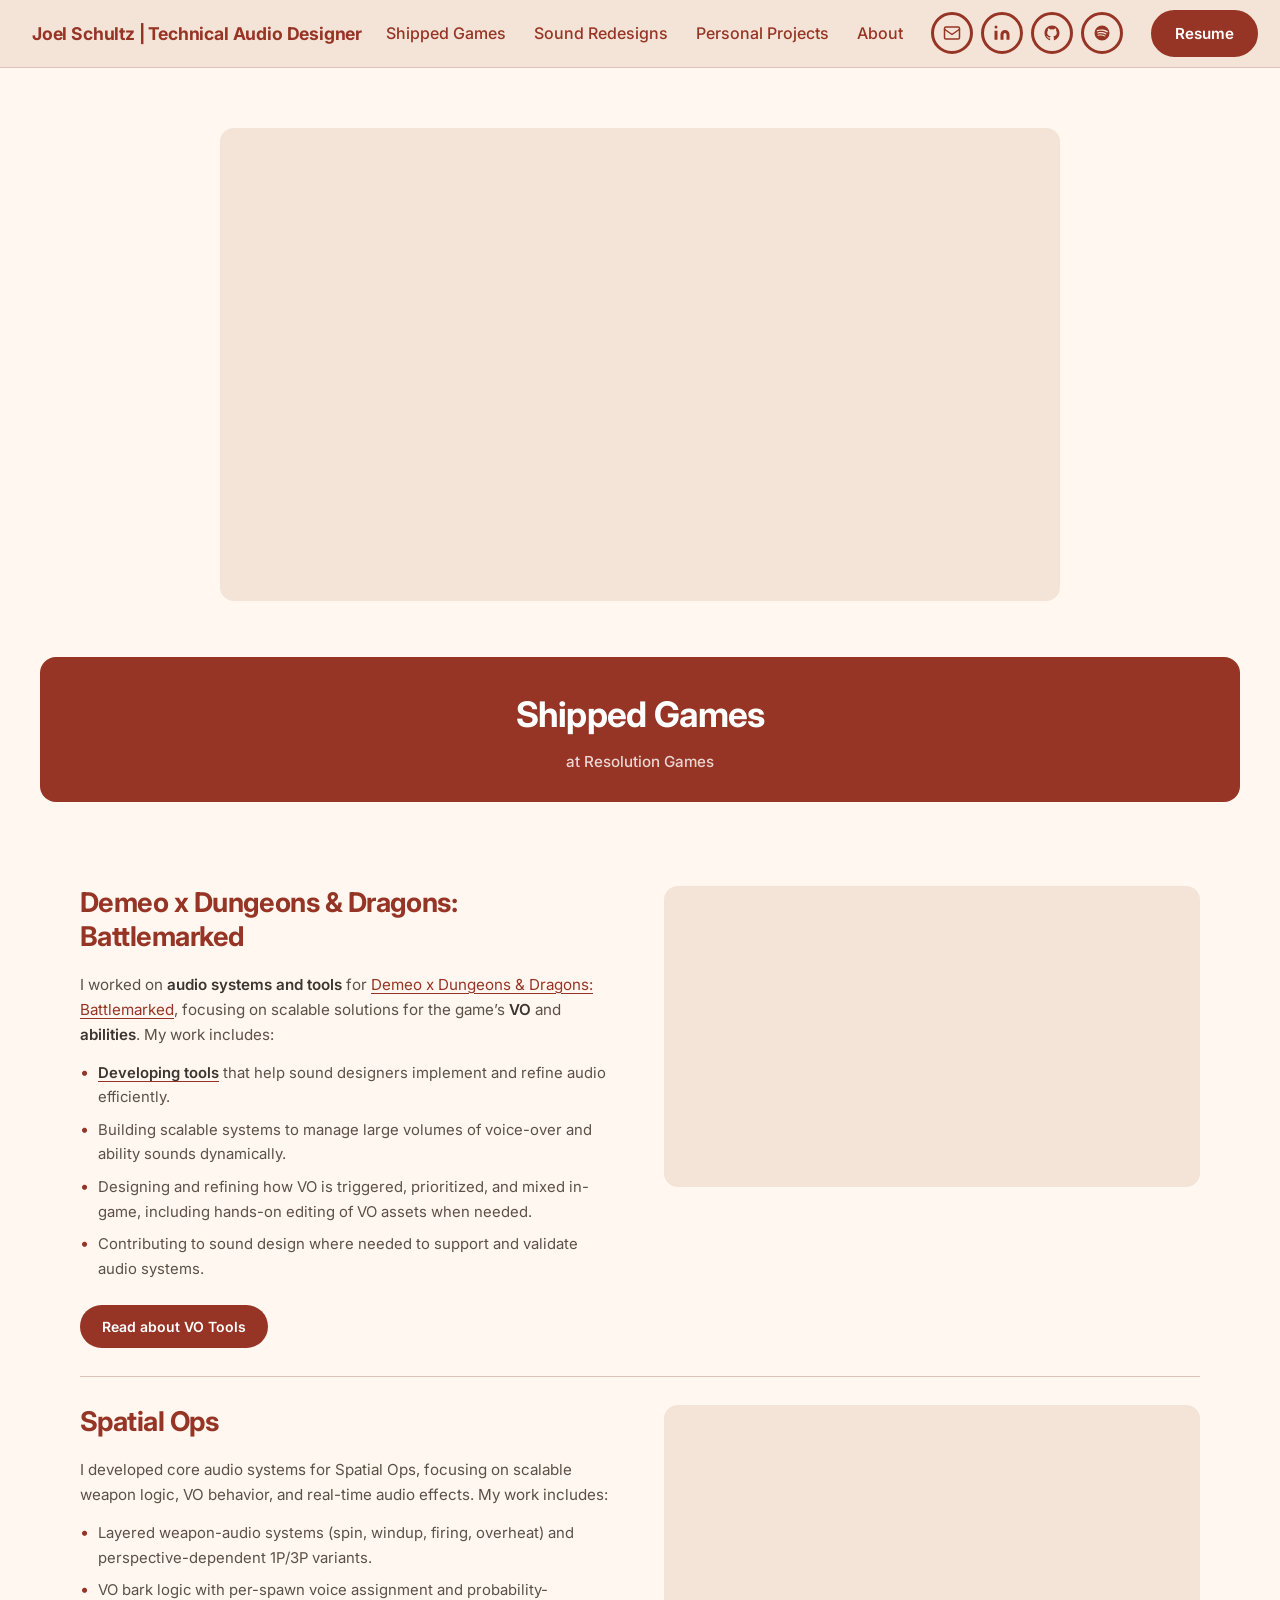
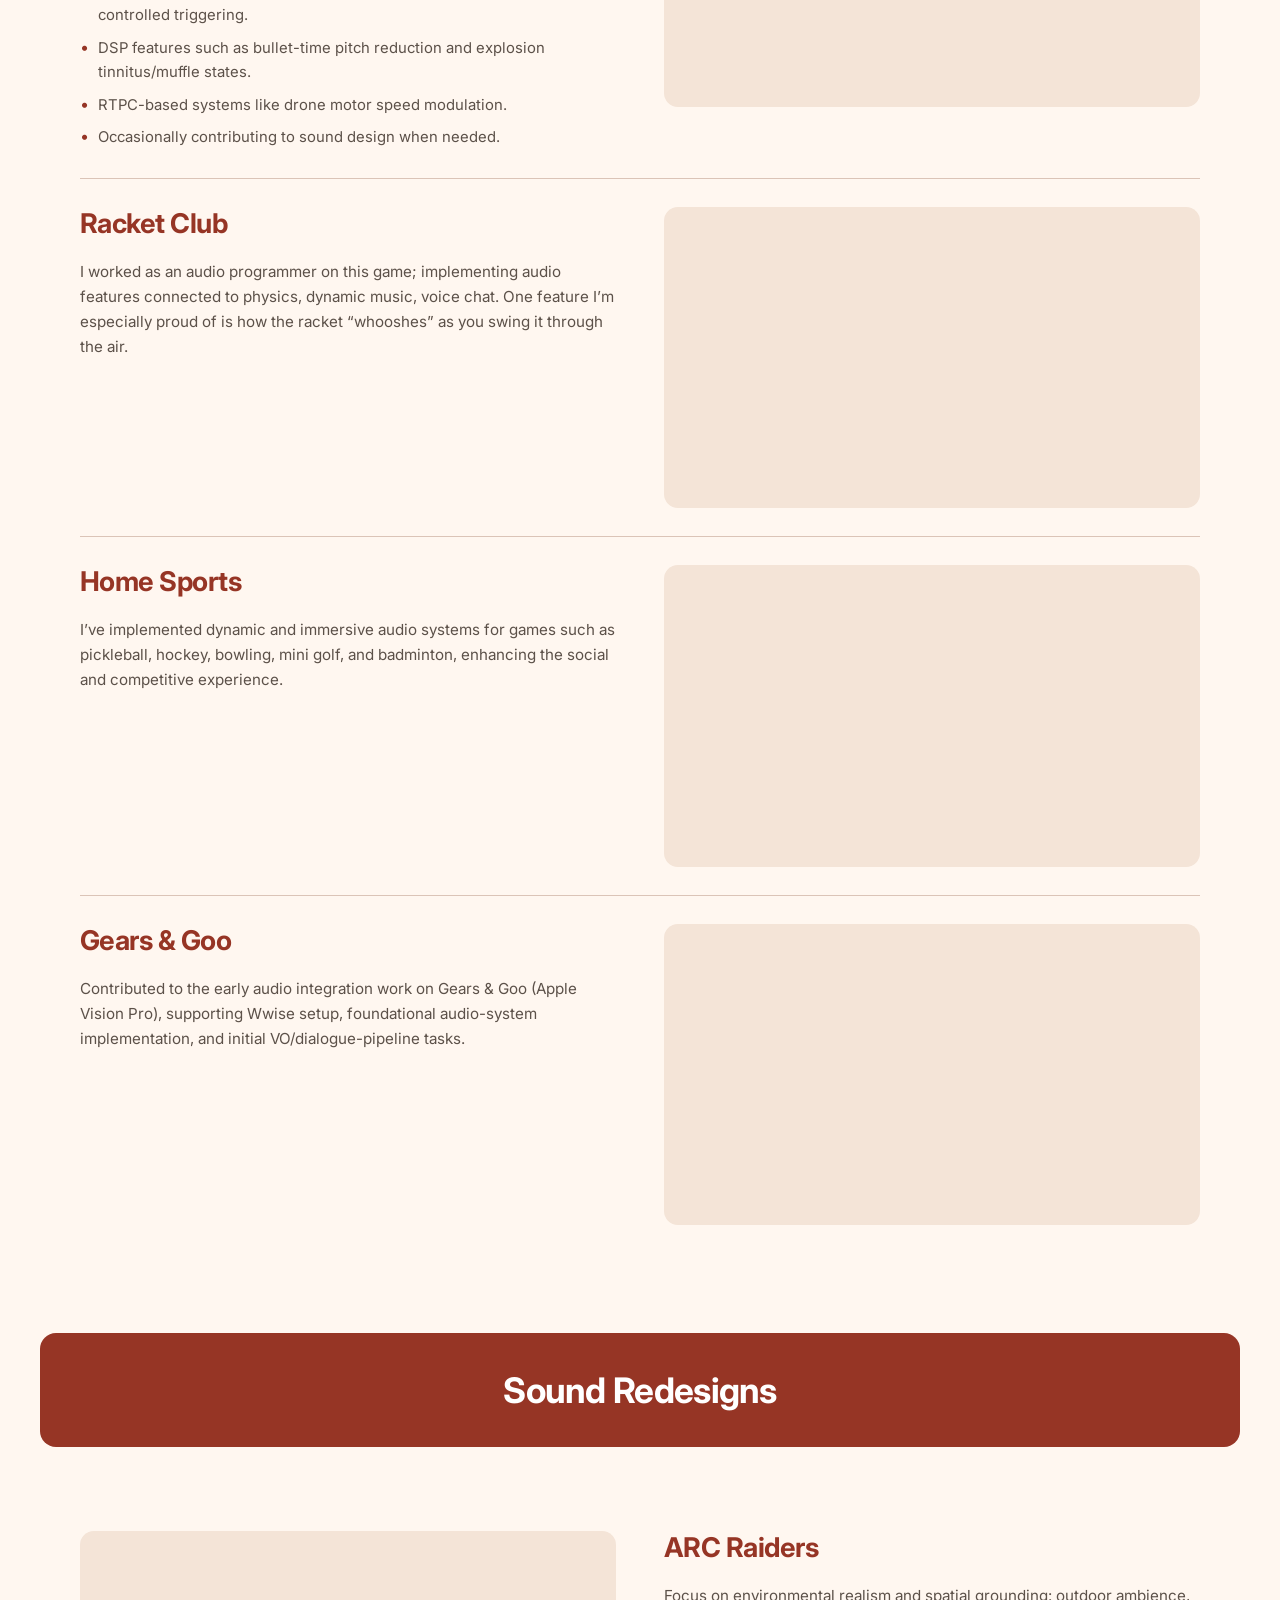
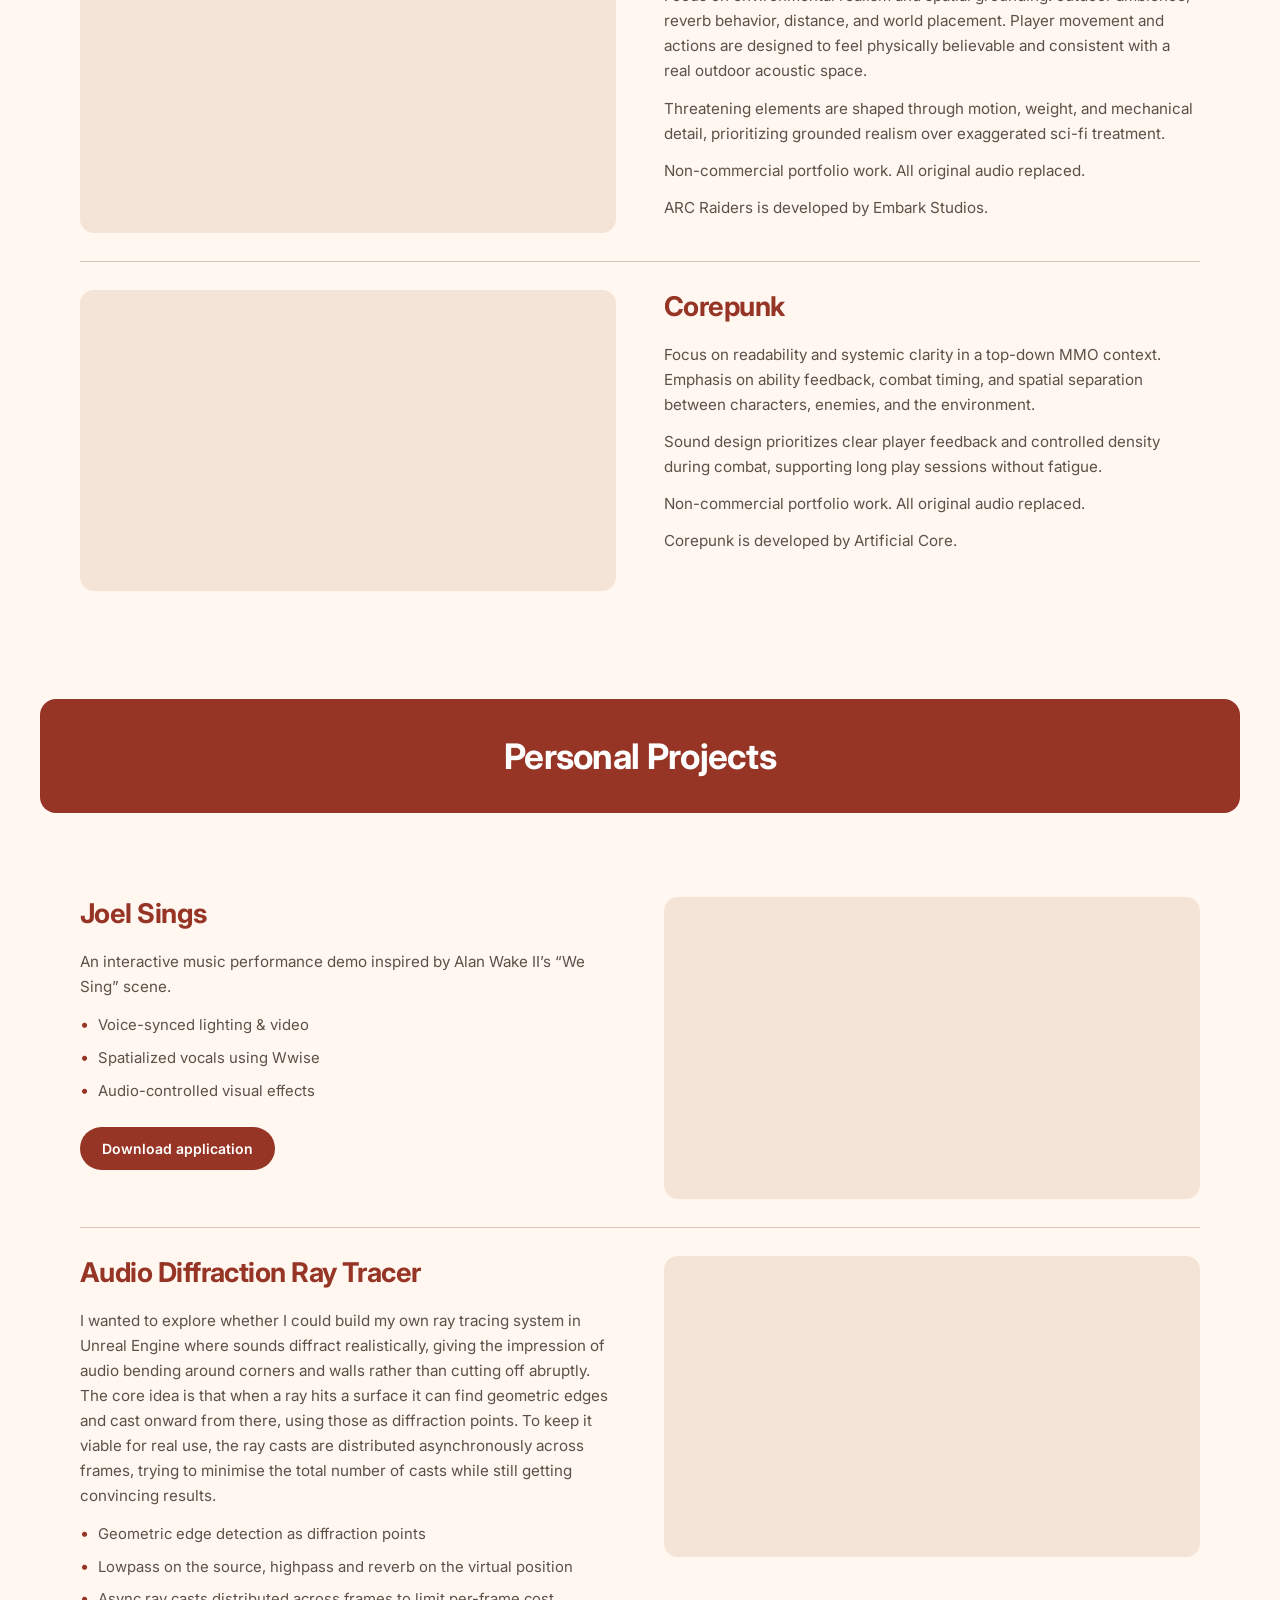
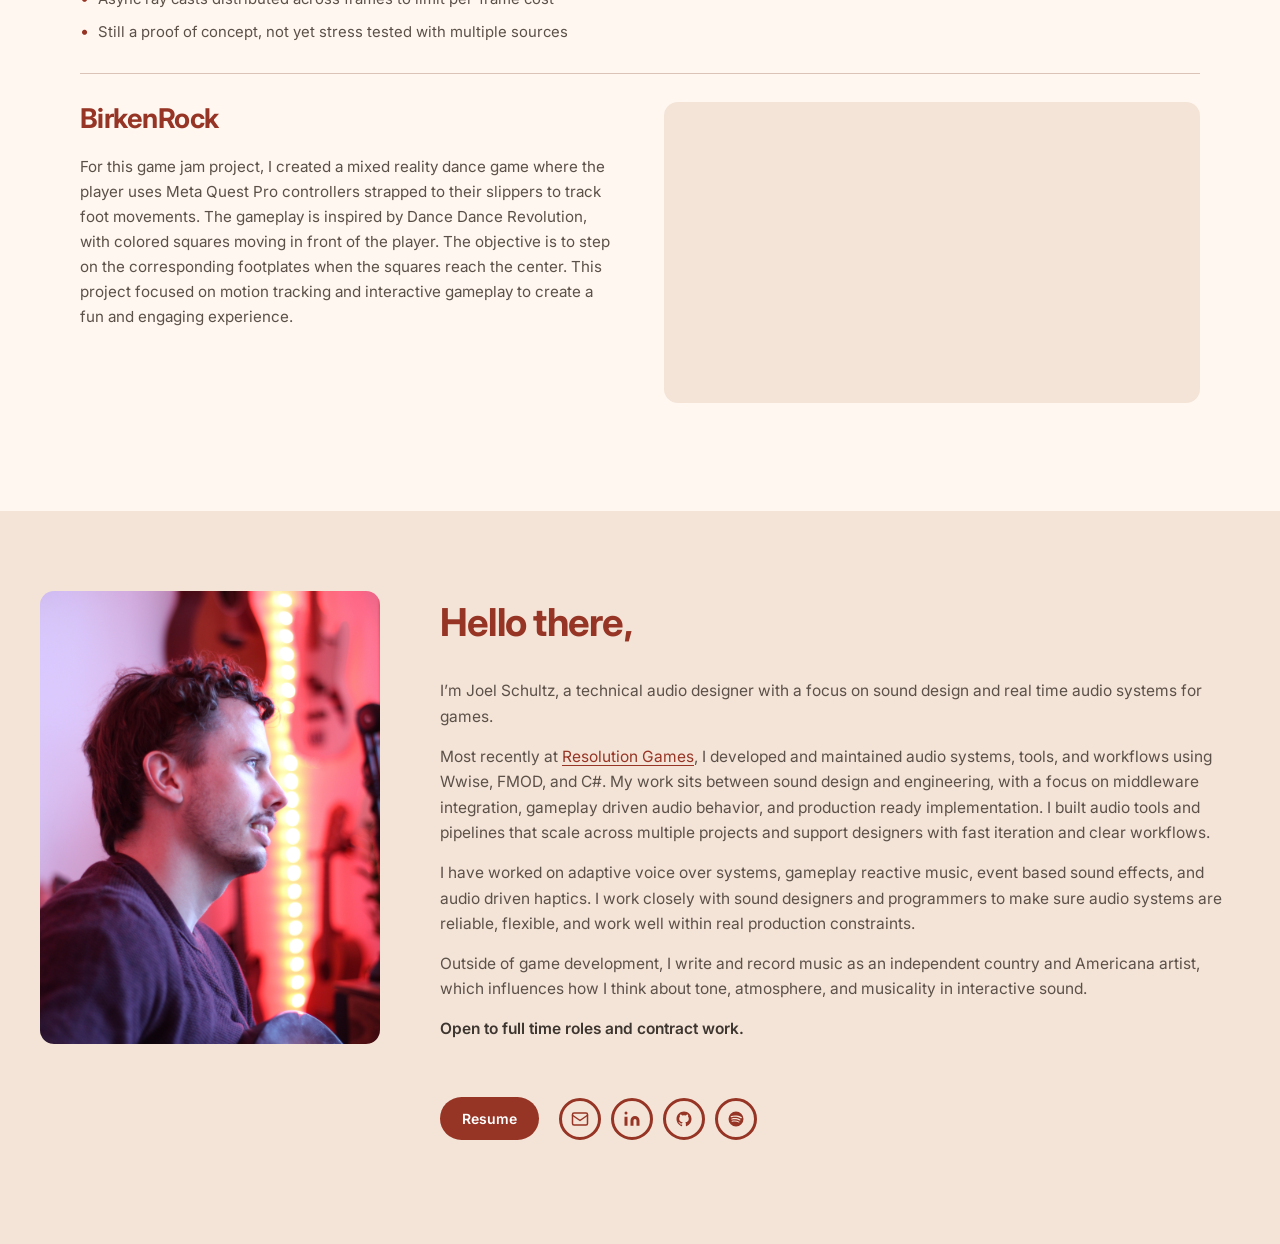
==== commit 6efe4d65: "Remove social icons on hero" ====
--- a/index.html
+++ b/index.html
@@ -17,7 +17,6 @@
   <main>
     <section id="home" class="hero">
       <div id="hero-video" class="hero-video"></div>
-      <div id="hero-social" class="hero-social"></div>
     </section>
 
     <section id="shipped-games" class="page-section">
--- a/css/styles.css
+++ b/css/styles.css
@@ -196,19 +196,6 @@
   max-width: 840px;
 }
 
-.hero-social {
-  display: flex;
-  gap: 12px;
-  align-items: center;
-}
-
-.hero-social .social-icon {
-  width: 44px;
-  height: 44px;
-}
-
-.hero-social .social-icon svg { width: 20px; height: 20px; }
-
 /* ─── Video Embed ───────────────────────────────────────────────────────── */
 .video-wrapper {
   position: relative;
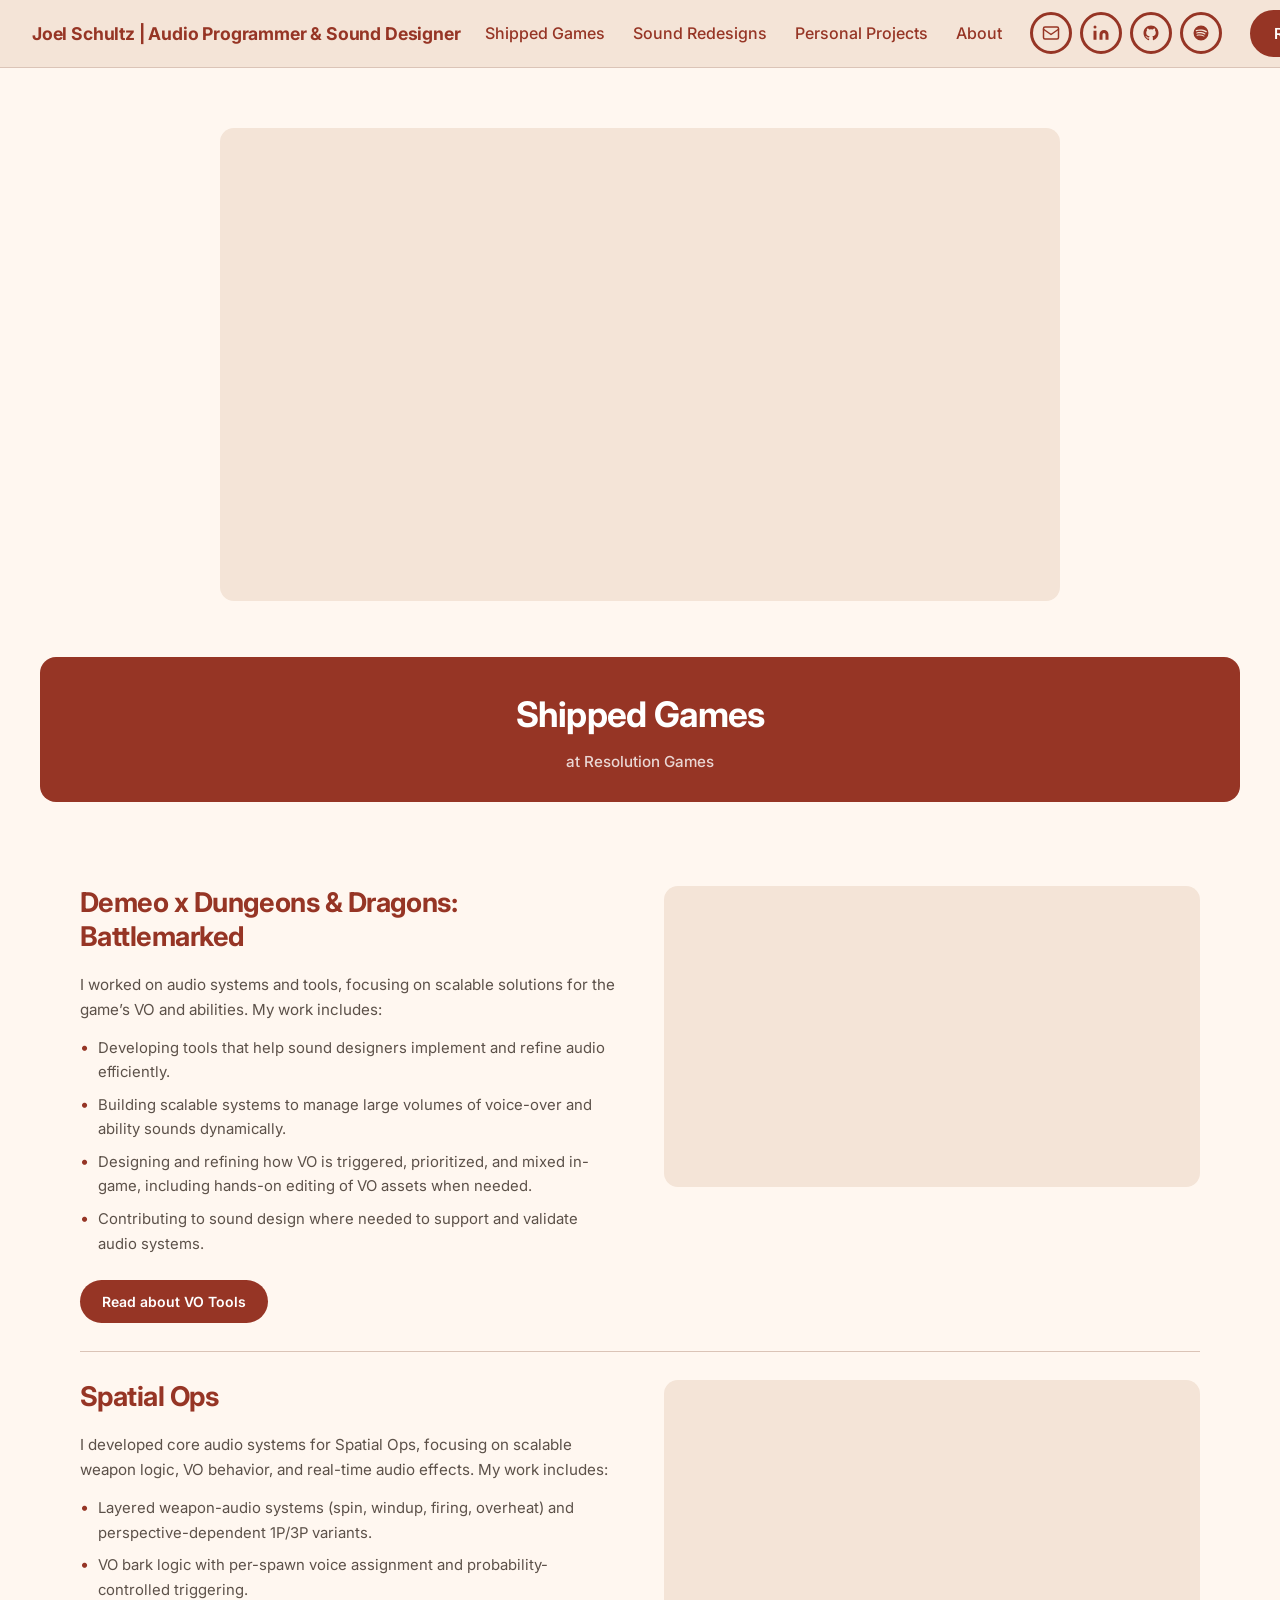
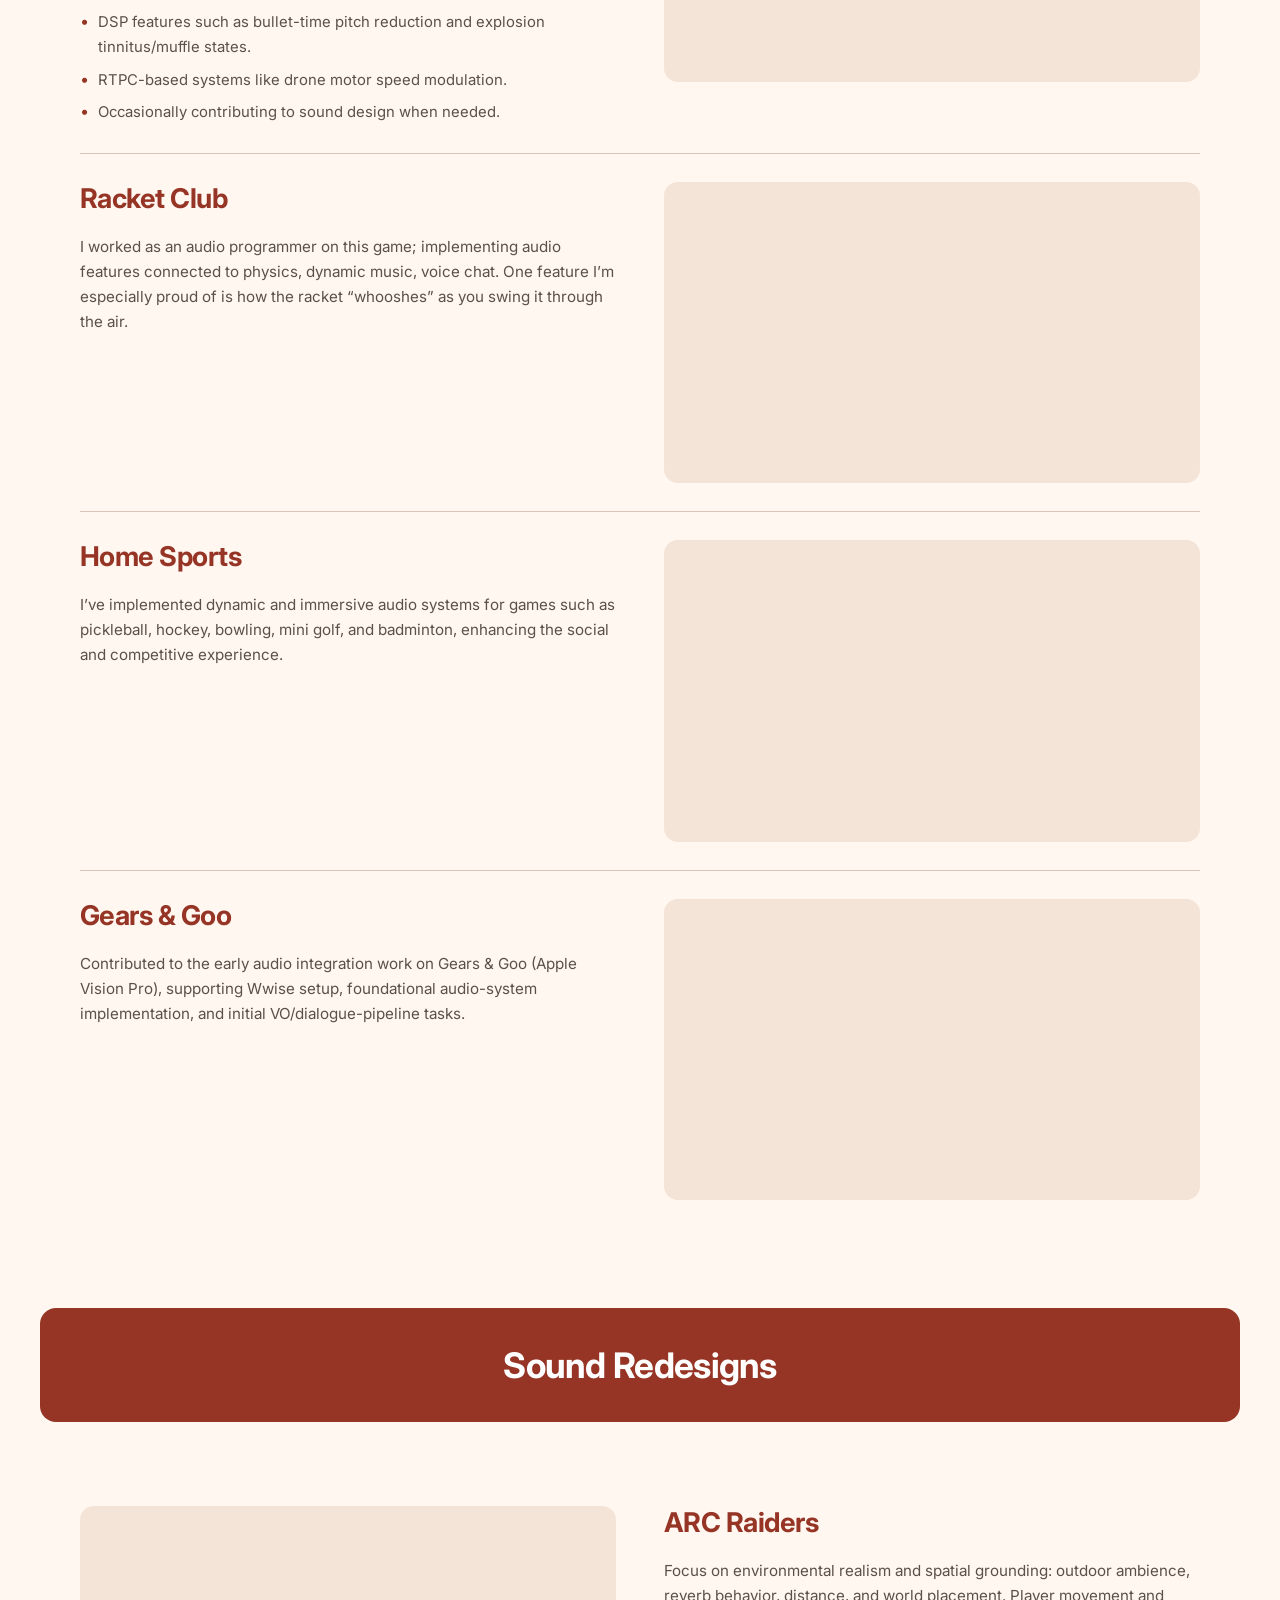
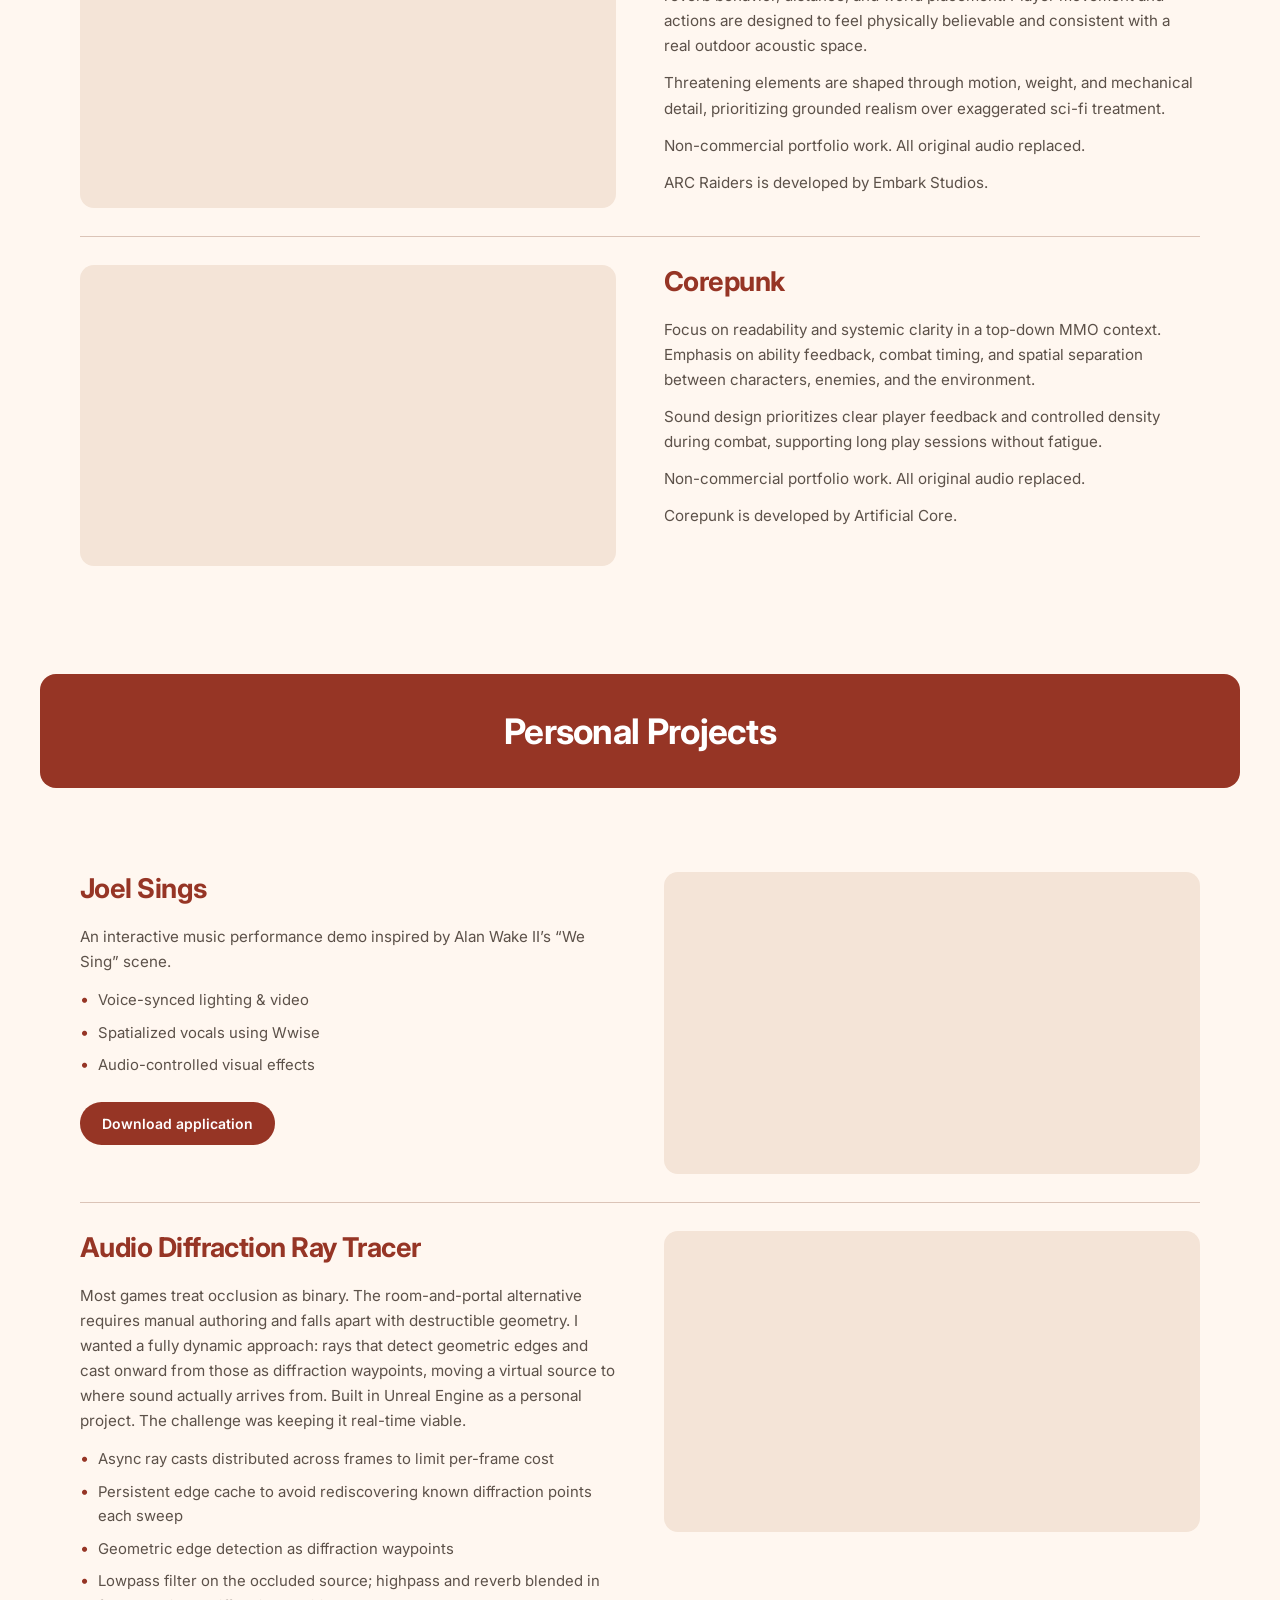
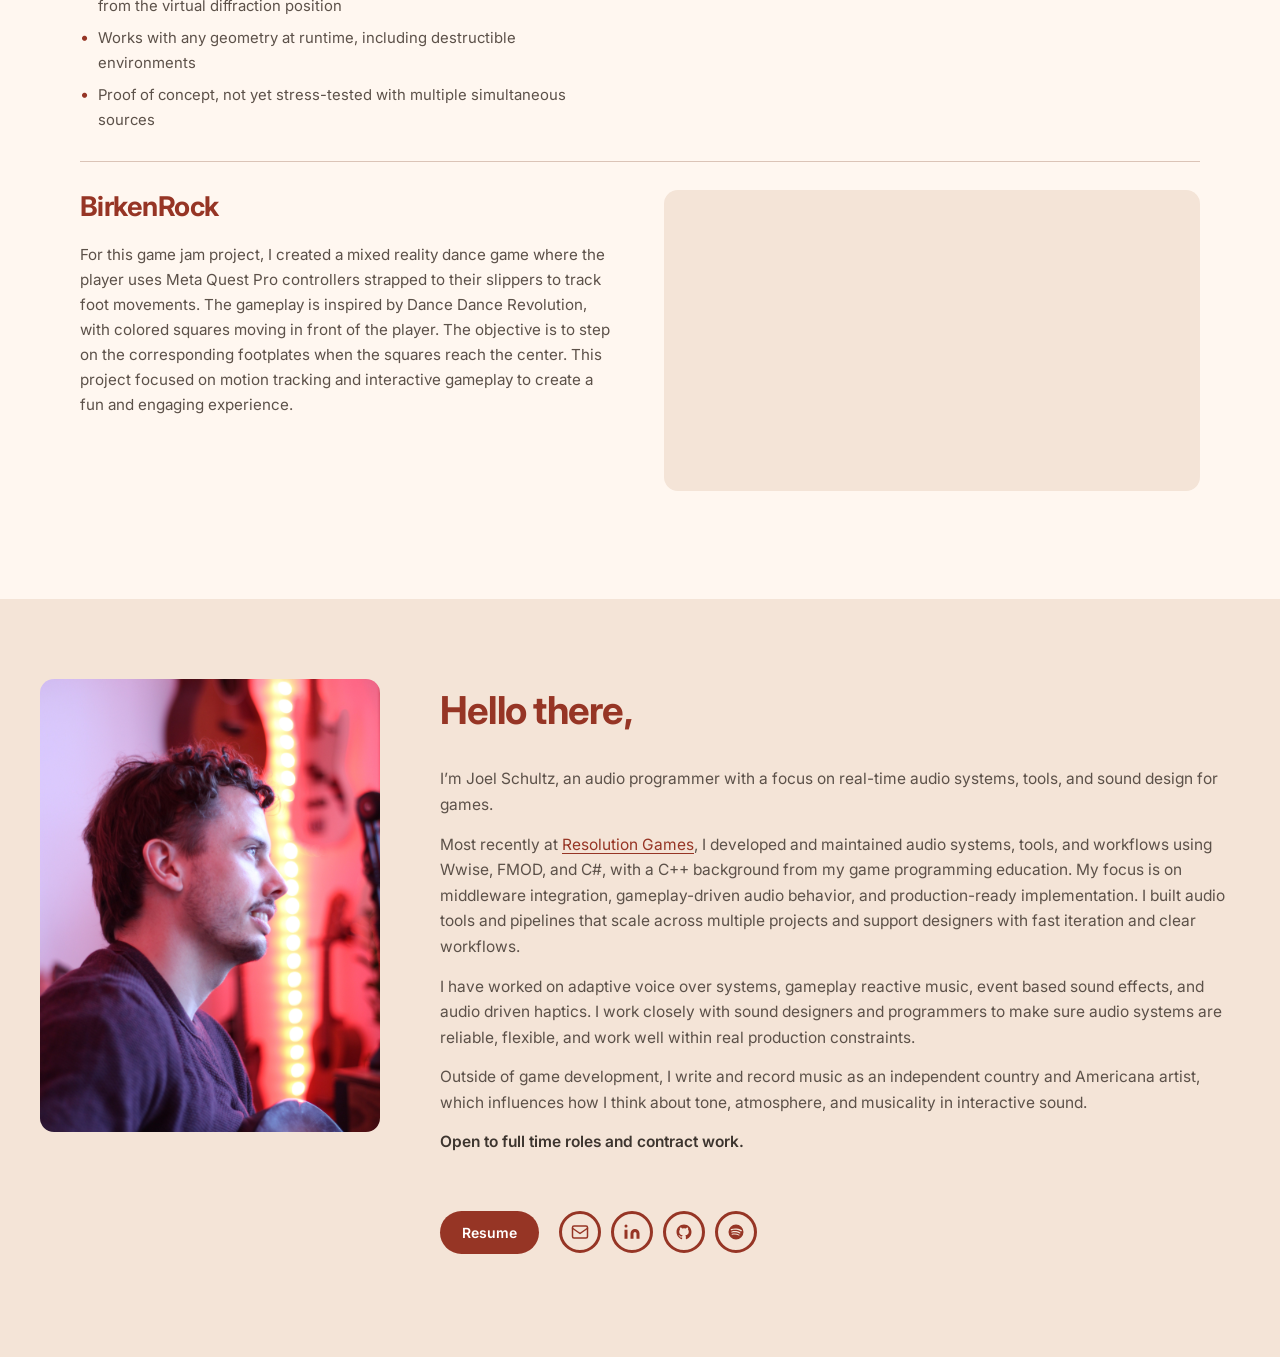
==== commit 4af59ae3: "tweak description texts" ====
--- a/index.html
+++ b/index.html
@@ -3,8 +3,9 @@
 <head>
   <meta charset="UTF-8">
   <meta name="viewport" content="width=device-width, initial-scale=1.0">
-  <title>Joel Schultz | Technical Audio Designer</title>
-  <meta name="description" content="Portfolio of Joel Schultz — Technical Audio Designer working with sound design and real-time audio systems for games.">
+  <title>Joel Schultz | Audio Programmer</title>
+  <link rel="icon" href="assets/favicon.svg" type="image/svg+xml">
+  <meta name="description" content="Portfolio of Joel Schultz, audio programmer specializing in real-time audio systems and tools for games.">
   <link rel="preconnect" href="https://fonts.googleapis.com">
   <link rel="preconnect" href="https://fonts.gstatic.com" crossorigin>
   <link href="https://fonts.googleapis.com/css2?family=Inter:wght@400;500;600;700&display=swap" rel="stylesheet">
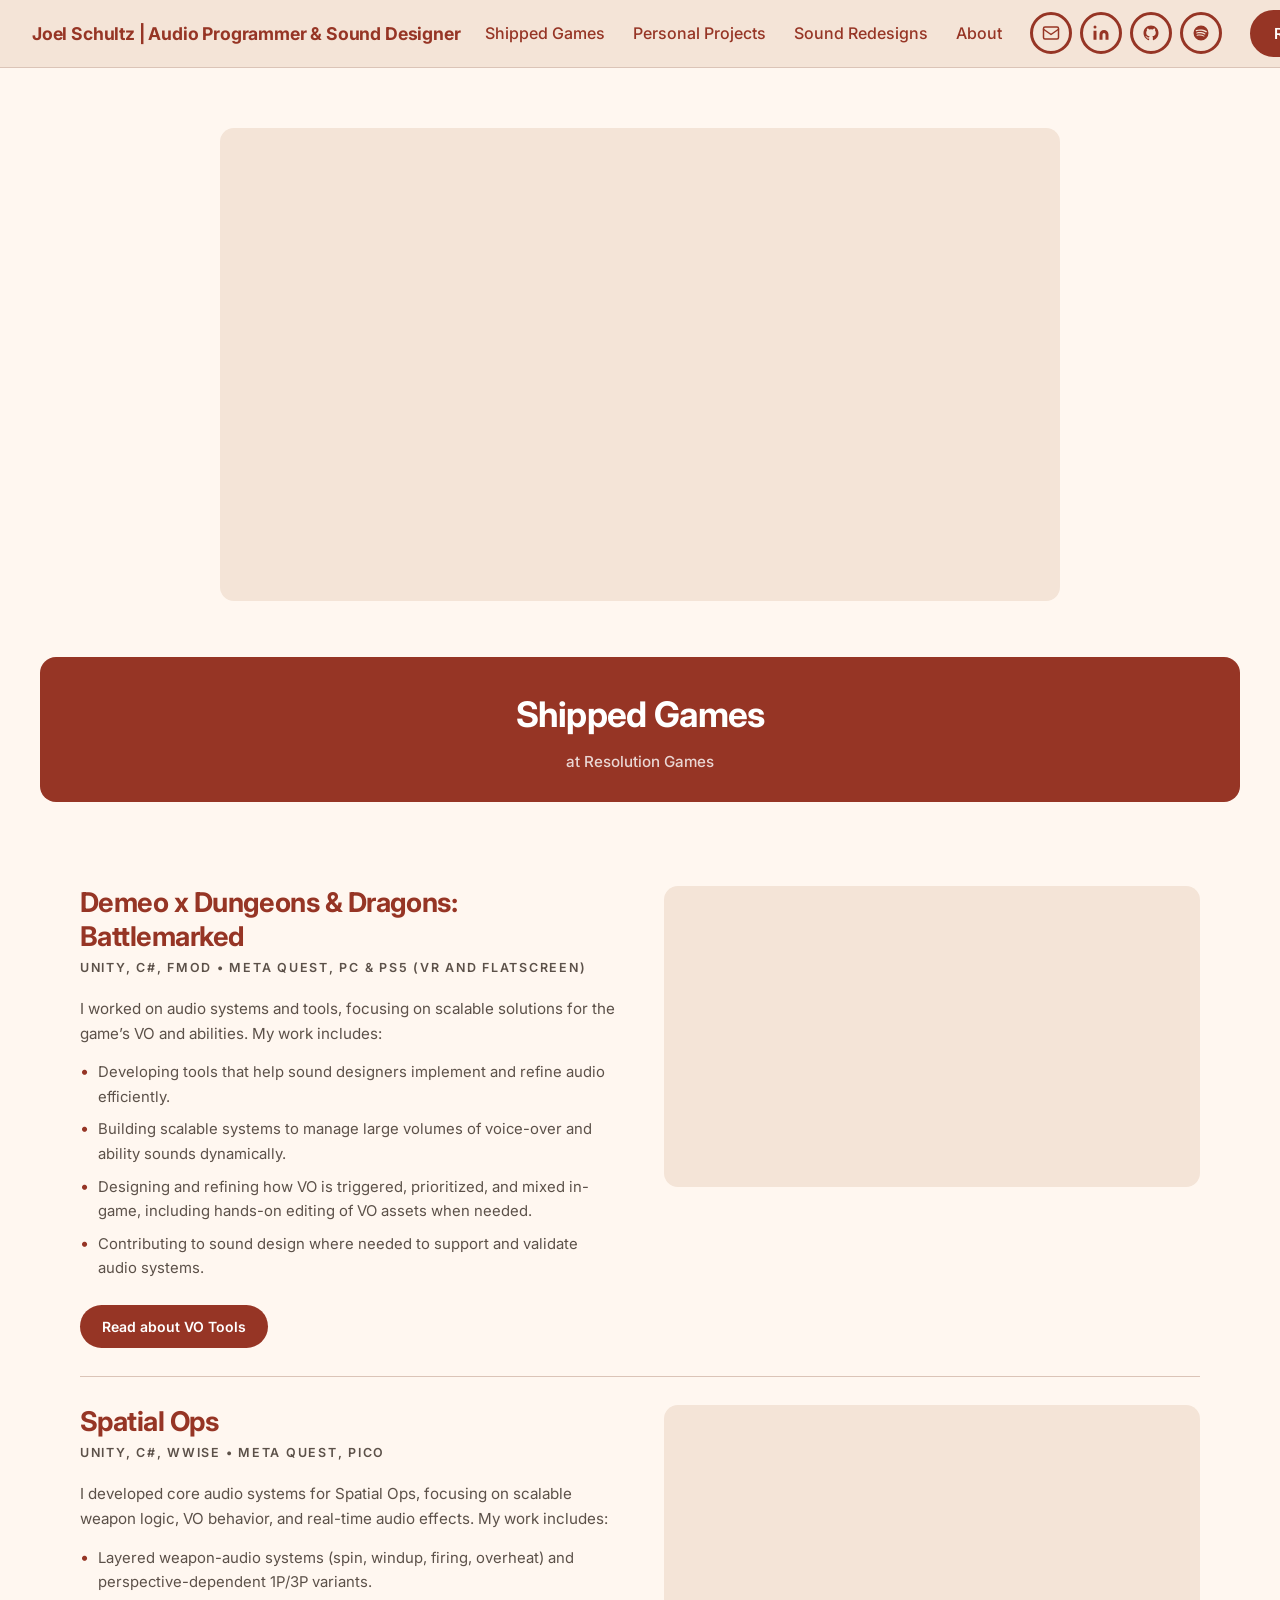
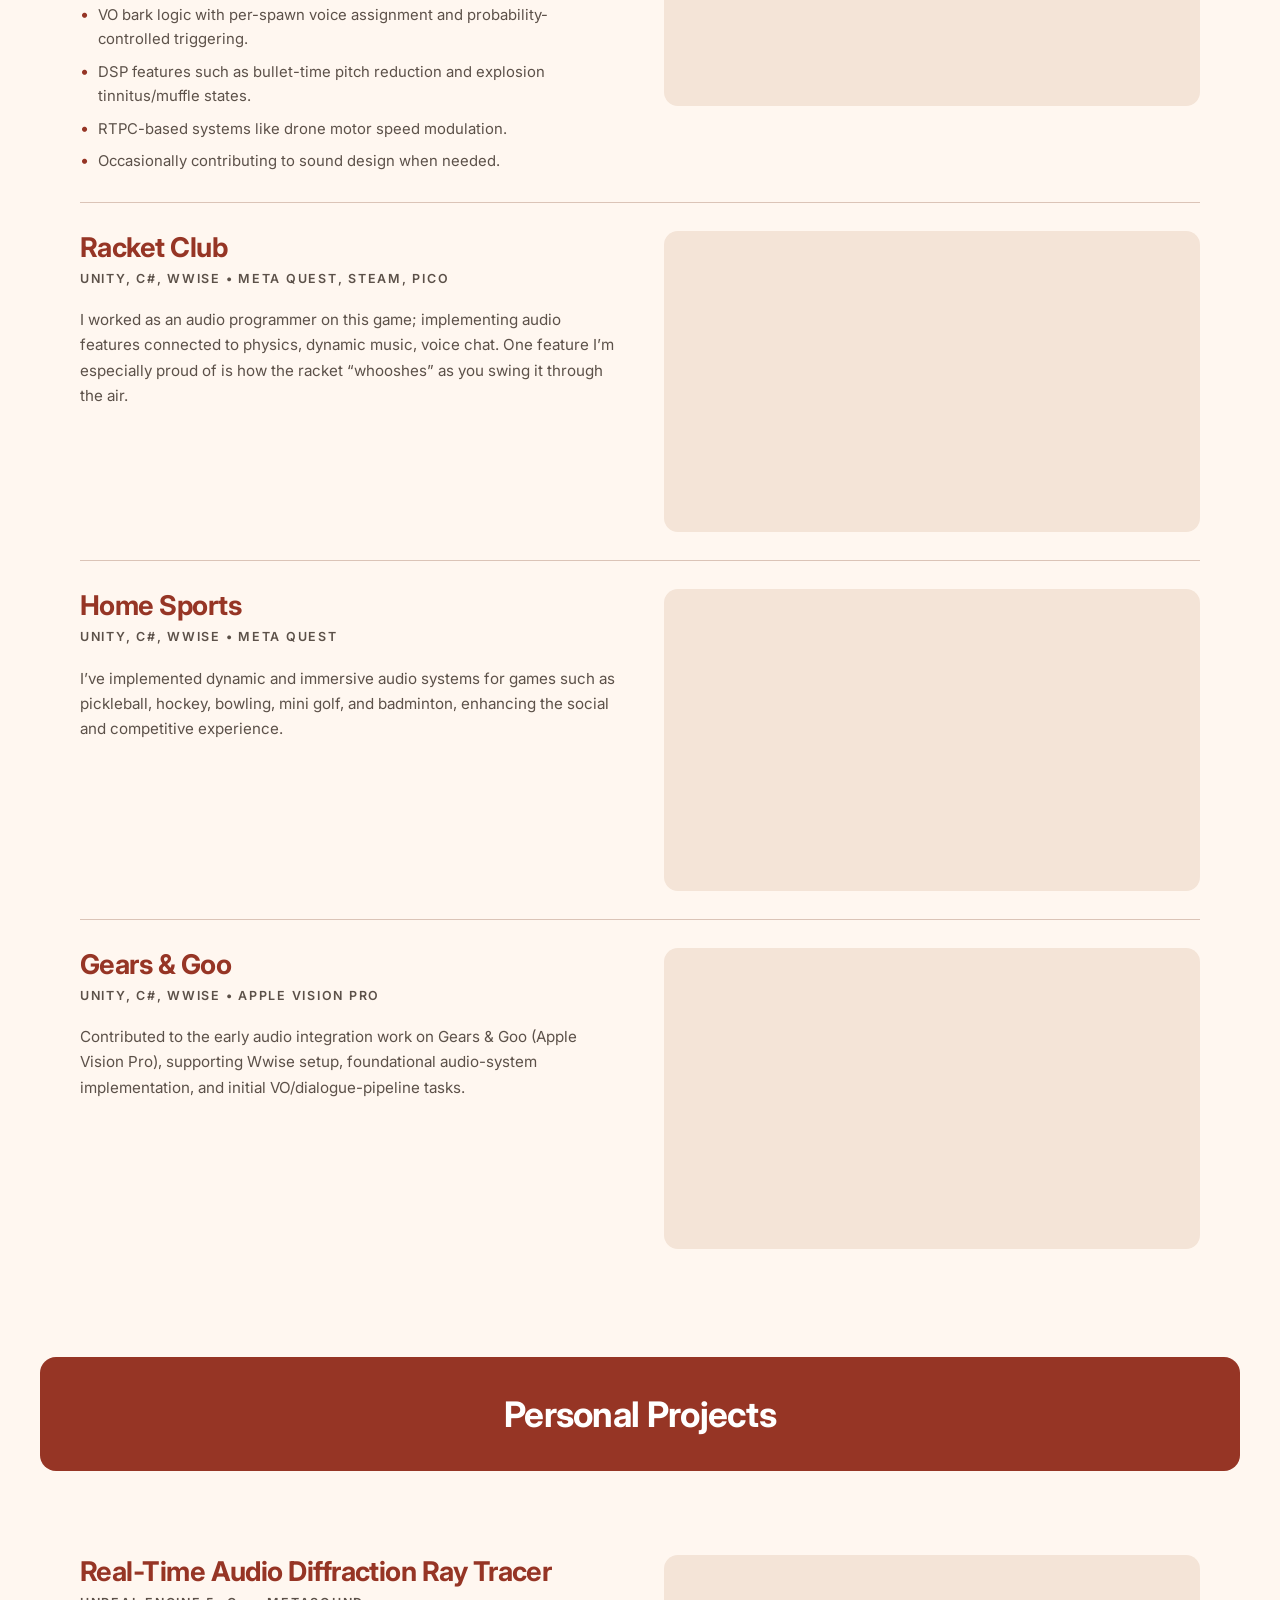
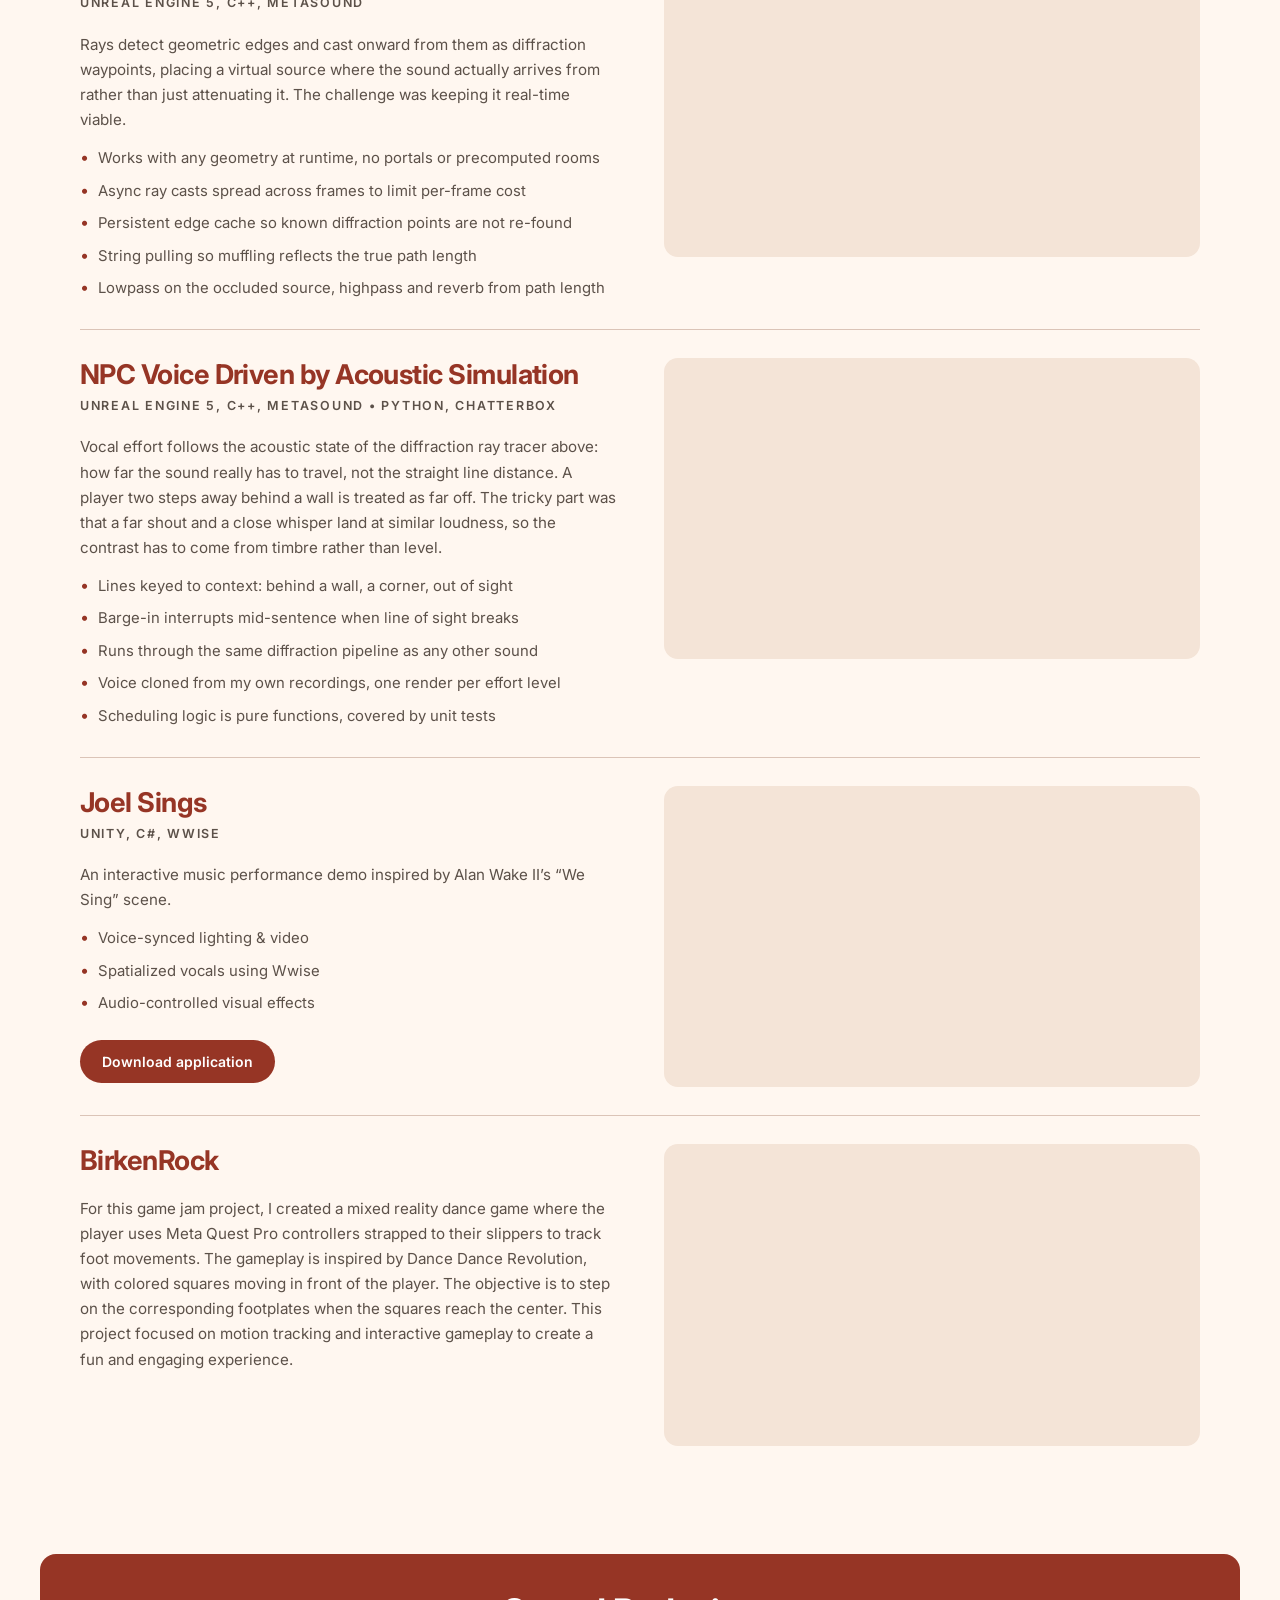
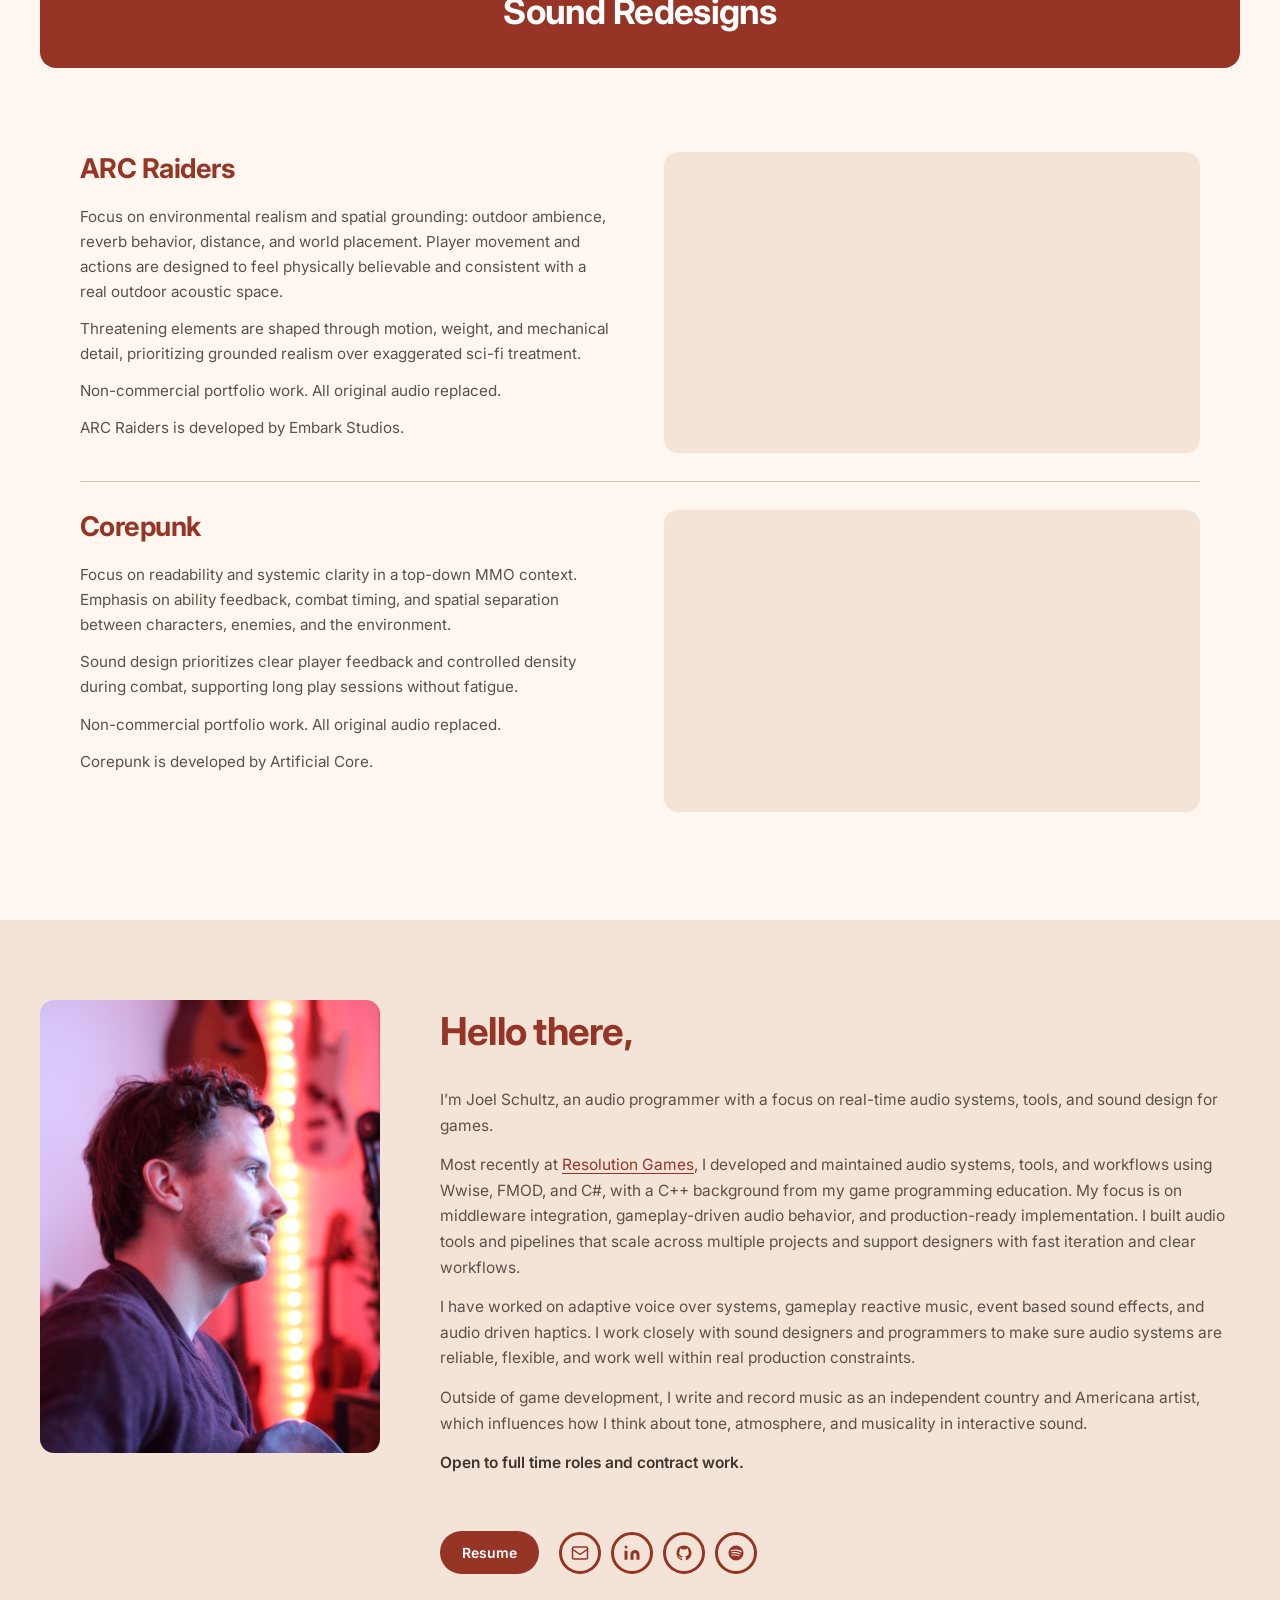
==== commit 4a0d8d16: "Add NPC voice project. Move Personal Projects above Sound Redesigns, shorten both project texts, and" ====
--- a/index.html
+++ b/index.html
@@ -25,14 +25,14 @@
       <div id="shipped-games-list" class="projects-list"></div>
     </section>
 
+    <section id="personal-projects" class="page-section">
+      <div class="section-banner"><h2>Personal Projects</h2></div>
+      <div id="personal-projects-list" class="projects-list"></div>
+    </section>
+
     <section id="sound-redesigns" class="page-section">
       <div class="section-banner"><h2>Sound Redesigns</h2></div>
       <div id="sound-redesigns-list" class="projects-list"></div>
-    </section>
-
-    <section id="personal-projects" class="page-section">
-      <div class="section-banner"><h2>Personal Projects</h2></div>
-      <div id="personal-projects-list" class="projects-list"></div>
     </section>
 
     <section id="about" class="page-section about-section">
--- a/css/styles.css
+++ b/css/styles.css
@@ -310,6 +310,15 @@
   letter-spacing: -0.02em;
 }
 
+.card-tech {
+  font-size: 0.78rem;
+  font-weight: 600;
+  text-transform: uppercase;
+  letter-spacing: 0.14em;
+  color: var(--text-muted);
+  margin: -14px 0 18px;
+}
+
 .card-body p {
   color: var(--text-muted);
   margin-bottom: 12px;
@@ -849,9 +858,9 @@
 
   .section-banner { margin: 0 16px 40px; padding: 22px 24px; }
 
-  .projects-list { padding: 0 16px; }
-
-  .about-section { padding: var(--section-gap) 16px; }
+  .projects-list { padding: 0 28px; }
+
+  .about-section { padding: var(--section-gap) 28px; }
 
   .detail-hero { padding: 40px 16px 0; }
   .detail-body { padding: 24px 16px 60px; }
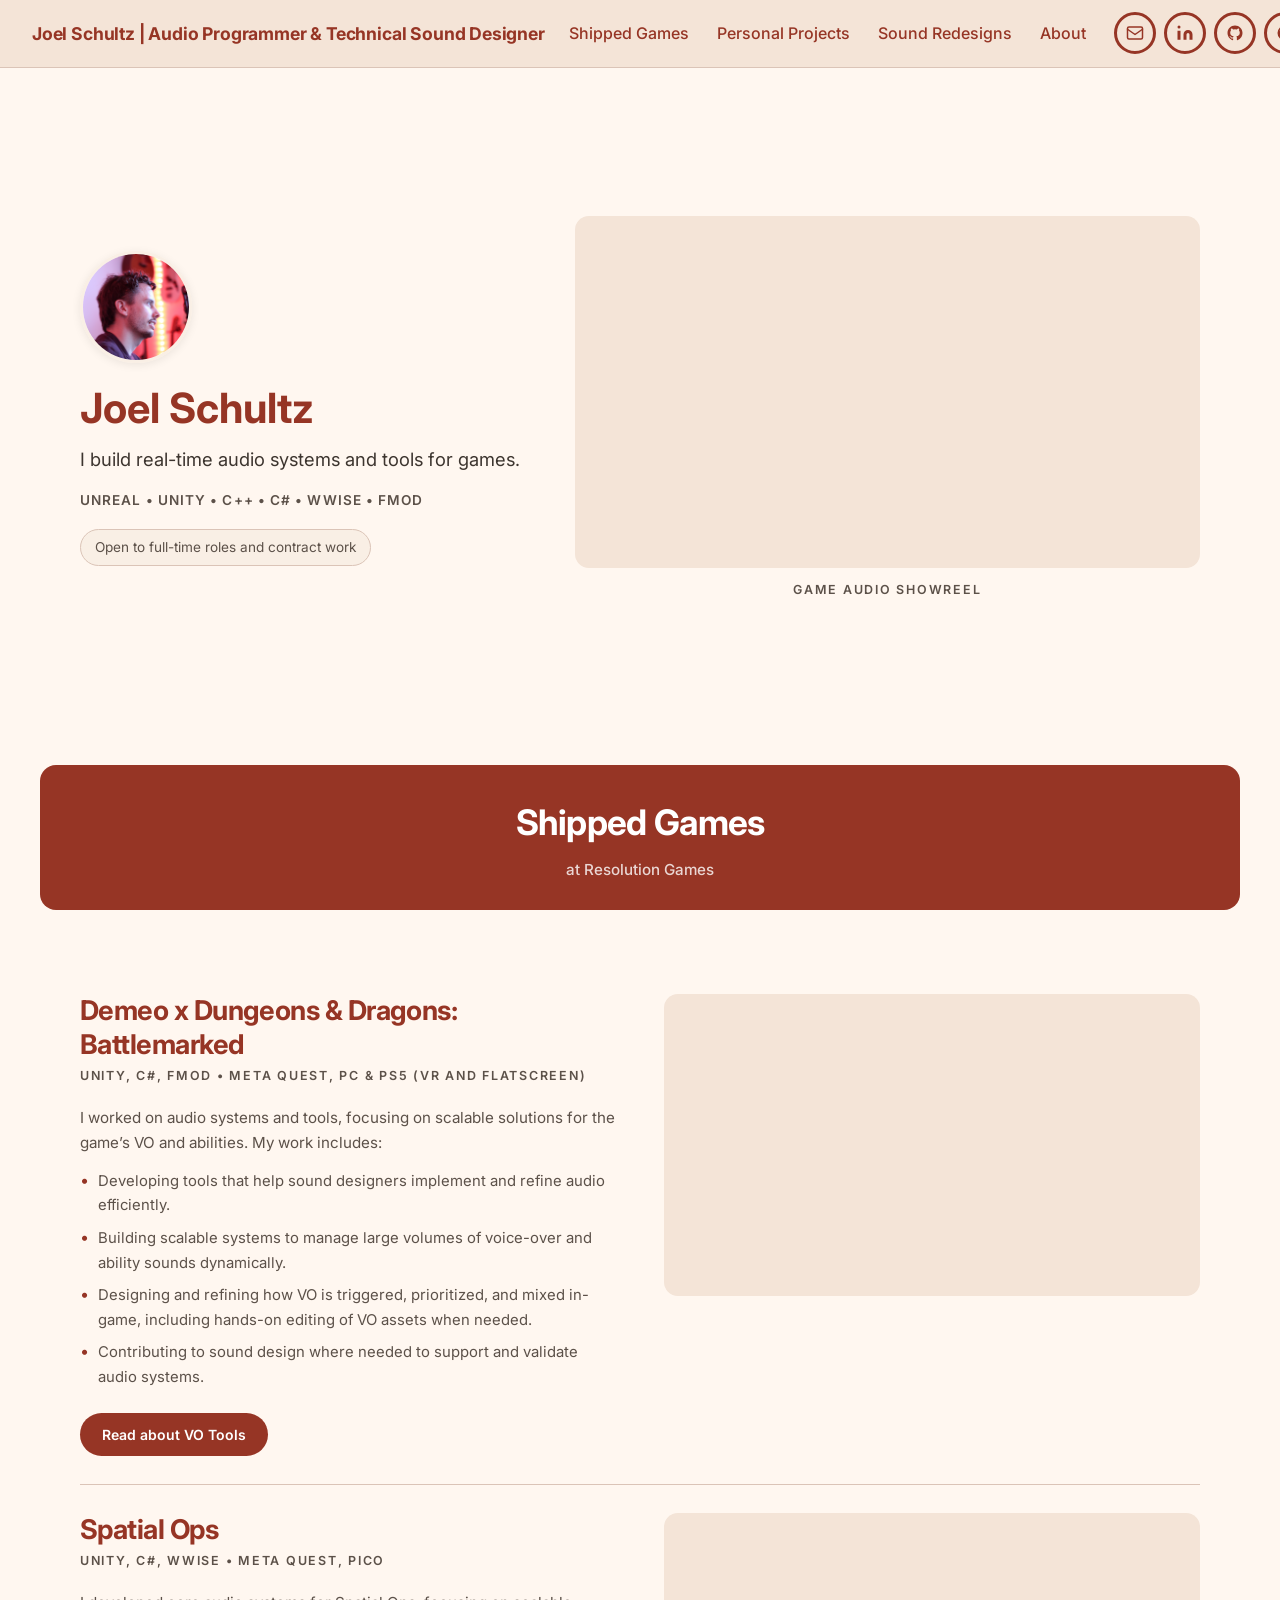
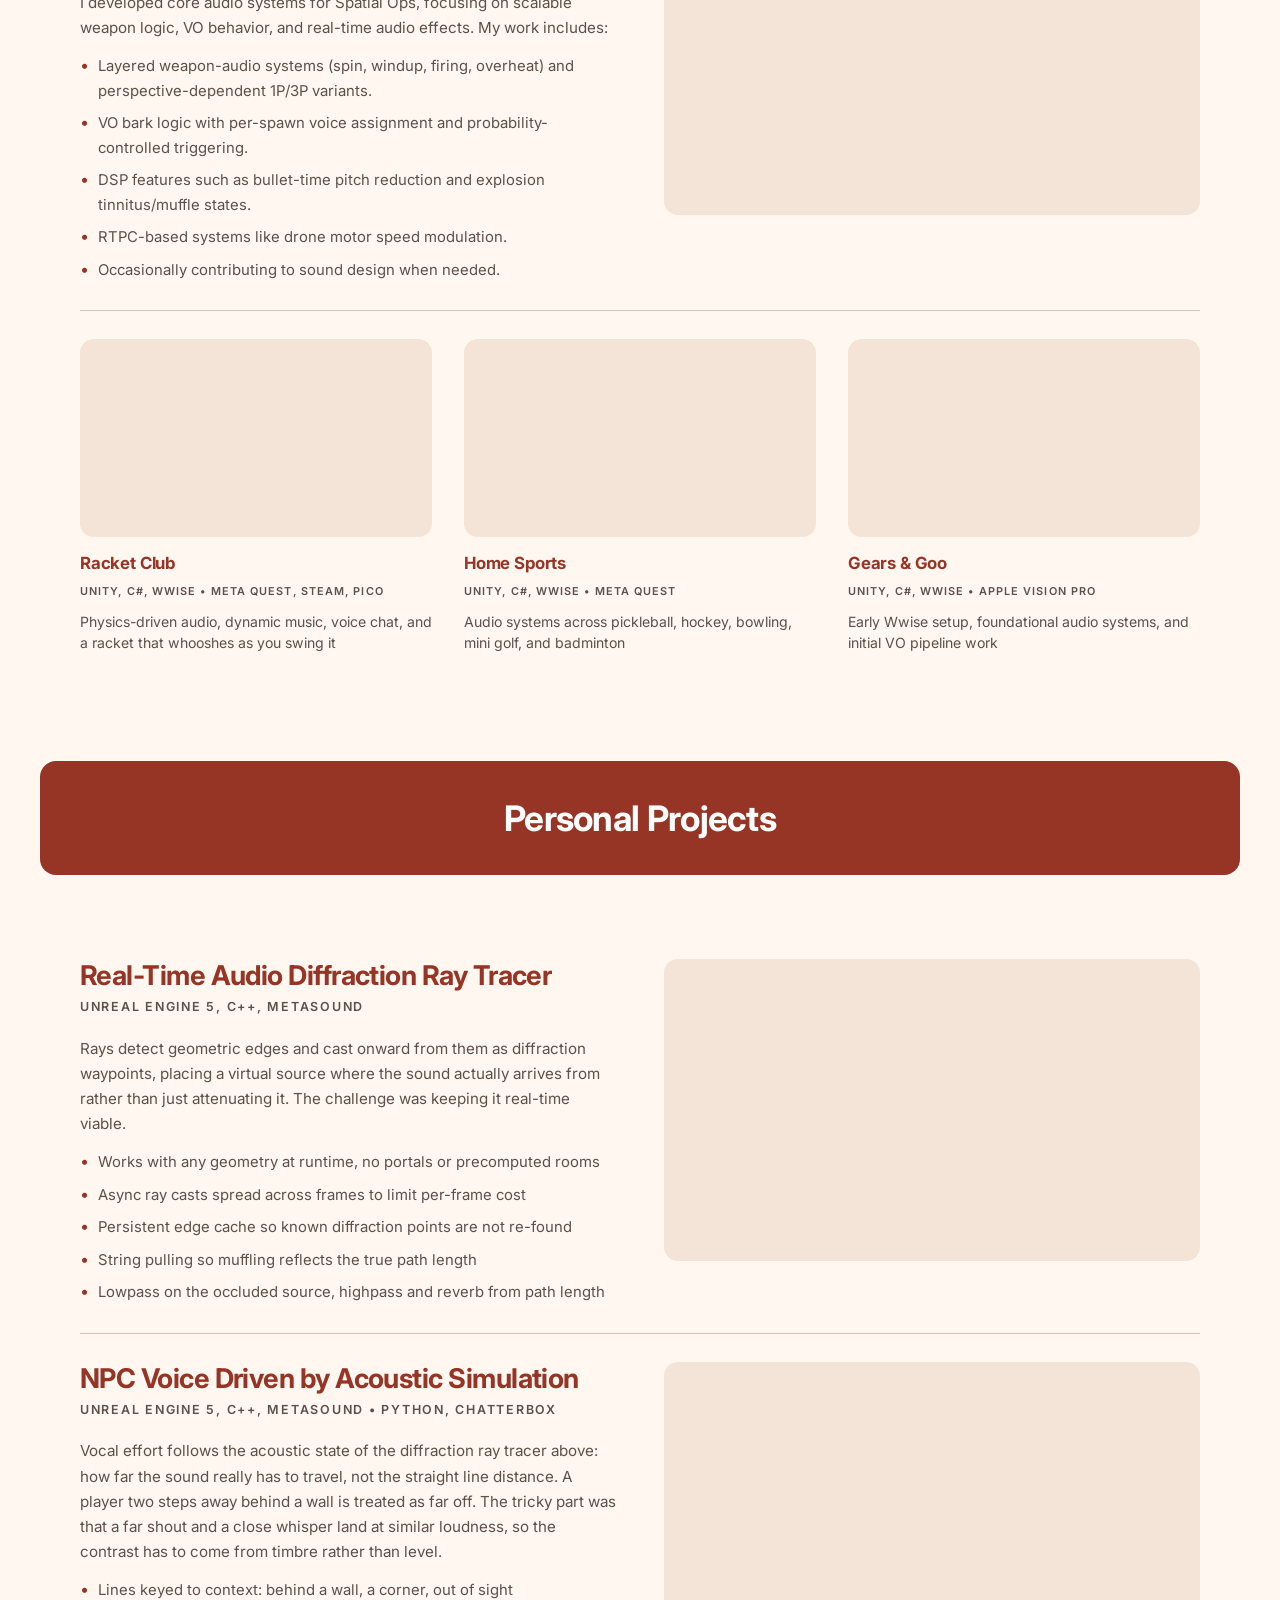
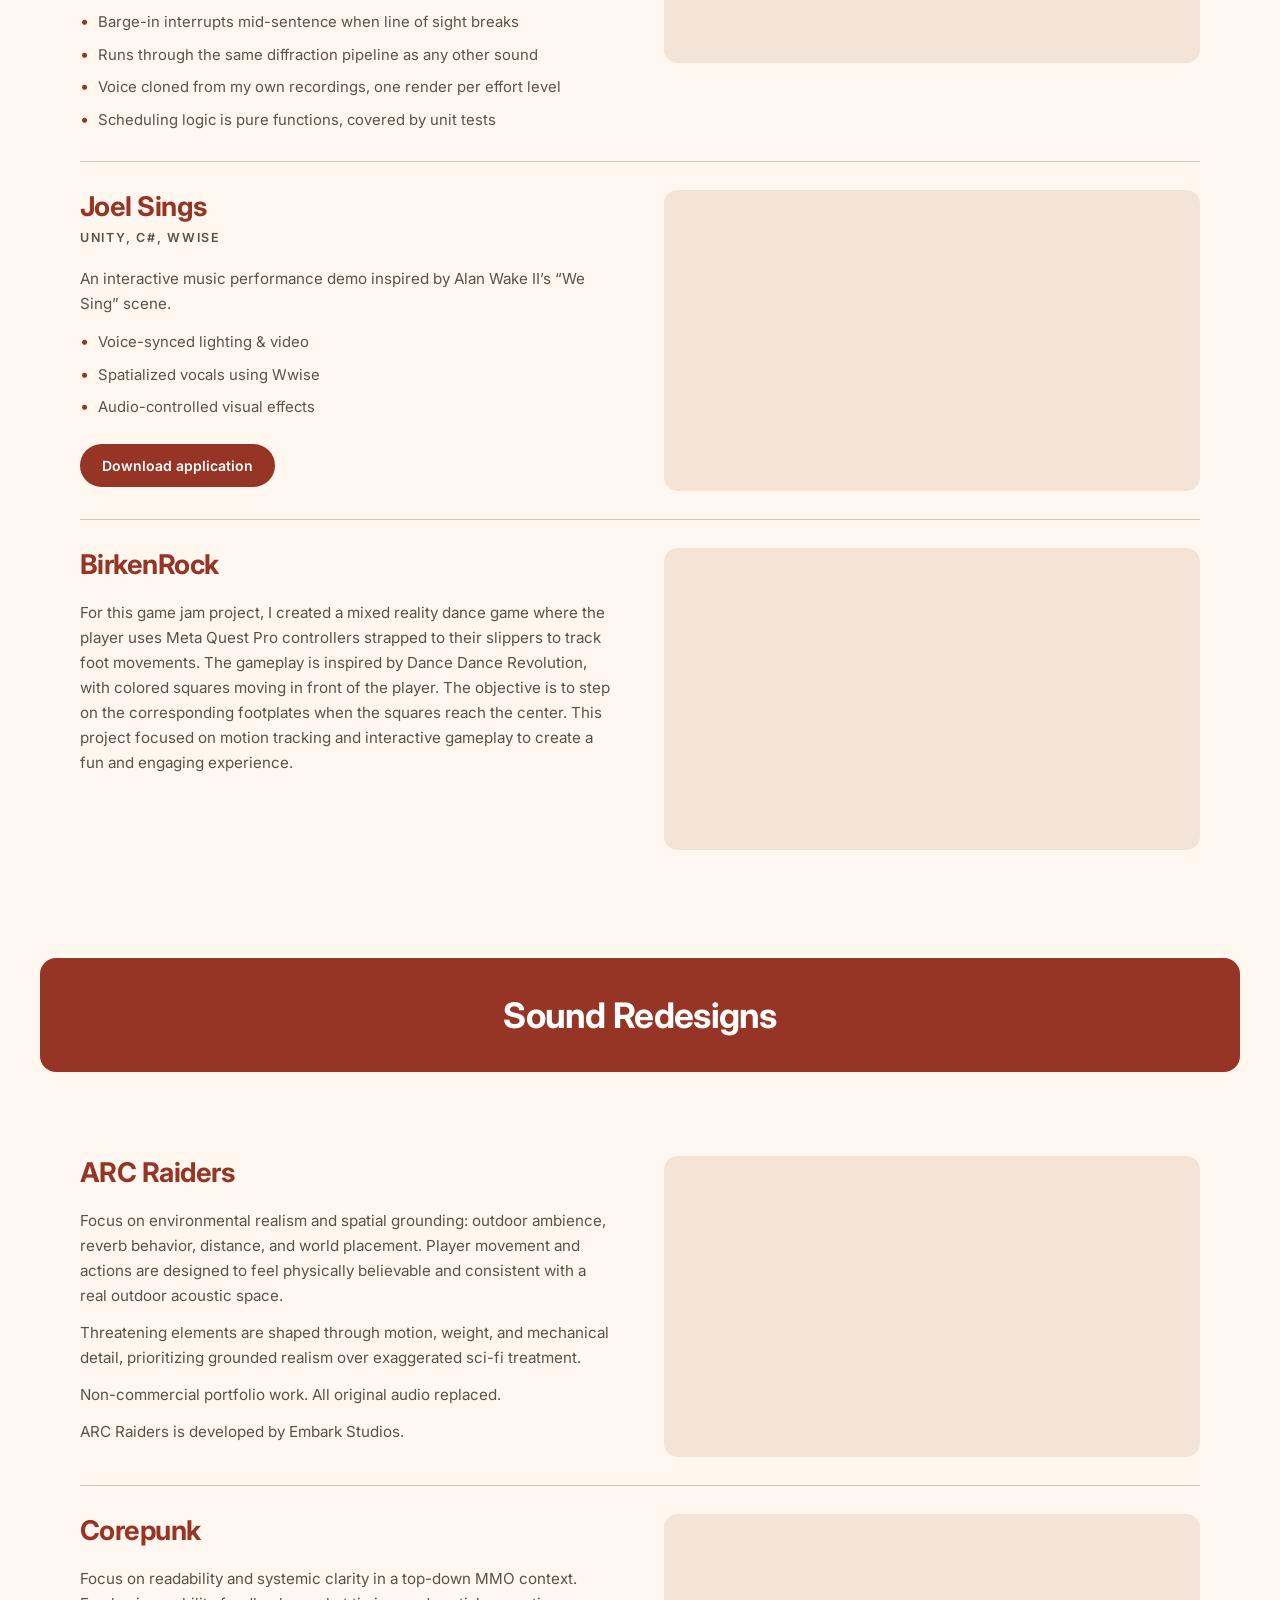
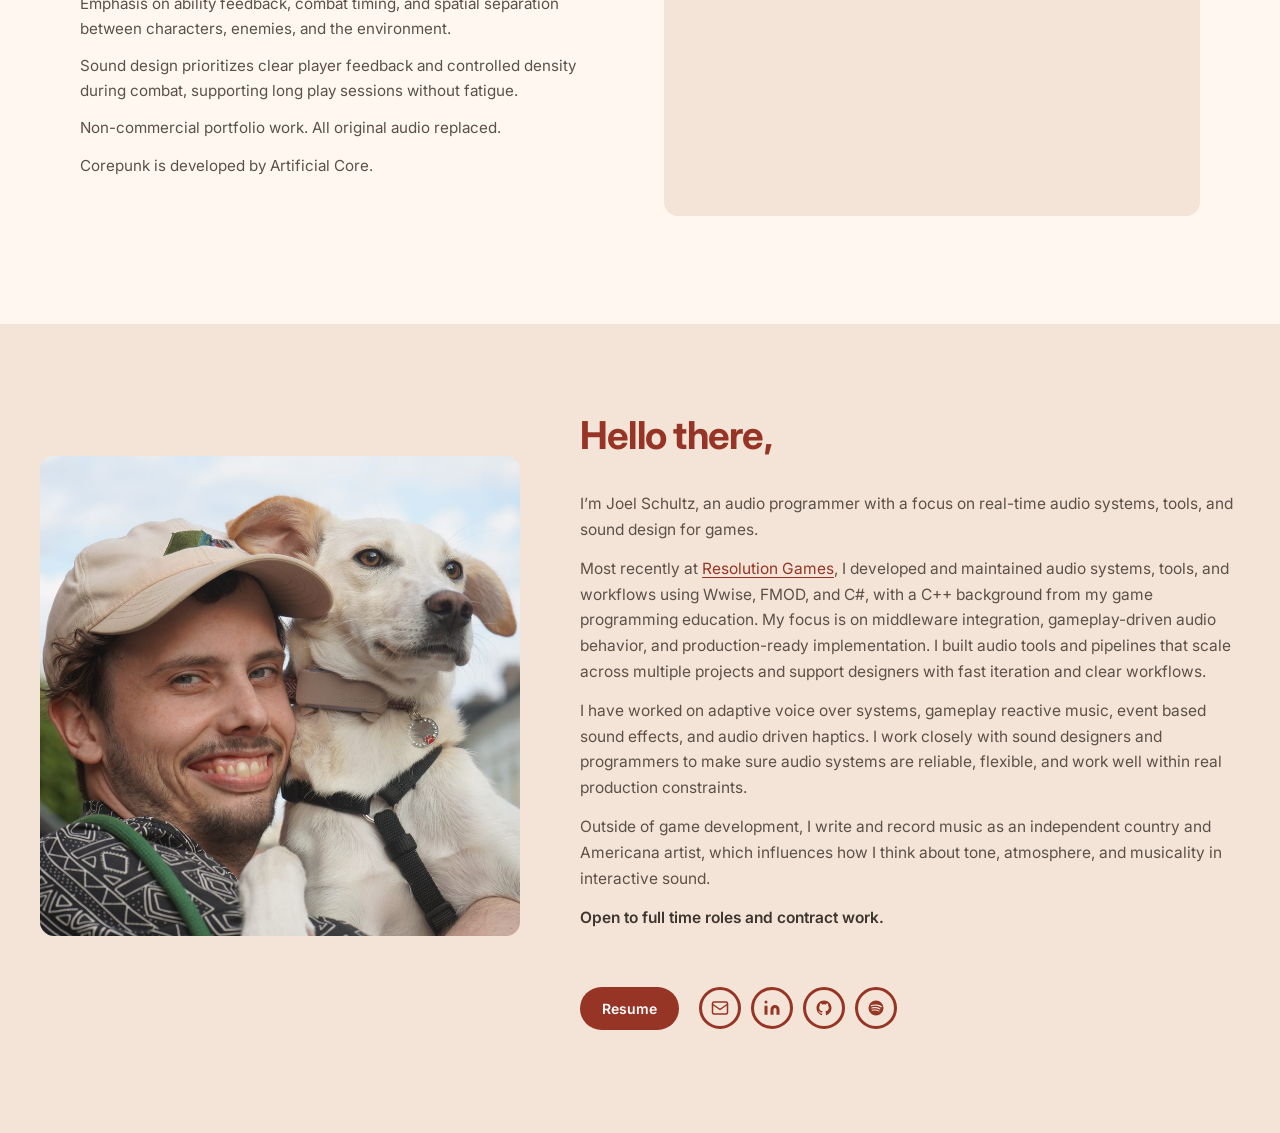
==== commit 6640fce8: "Add hero intro with headshot and tagline. Collapse the three Resolution Games credits into a compact" ====
--- a/index.html
+++ b/index.html
@@ -5,7 +5,7 @@
   <meta name="viewport" content="width=device-width, initial-scale=1.0">
   <title>Joel Schultz | Audio Programmer</title>
   <link rel="icon" href="assets/favicon.svg" type="image/svg+xml">
-  <meta name="description" content="Portfolio of Joel Schultz, audio programmer specializing in real-time audio systems and tools for games.">
+  <meta name="description" content="Portfolio of Joel Schultz, audio programmer and technical sound designer specializing in real-time audio systems and tools for games.">
   <link rel="preconnect" href="https://fonts.googleapis.com">
   <link rel="preconnect" href="https://fonts.gstatic.com" crossorigin>
   <link href="https://fonts.googleapis.com/css2?family=Inter:wght@400;500;600;700&display=swap" rel="stylesheet">
@@ -17,6 +17,13 @@
 
   <main>
     <section id="home" class="hero">
+      <div class="hero-intro">
+        <img src="assets/joel-photo.jpg" alt="Joel Schultz" class="hero-photo">
+        <h1>Joel Schultz</h1>
+        <p class="hero-line">I build real-time audio systems and tools for games.</p>
+        <p class="hero-stack">Unreal &bull; Unity &bull; C++ &bull; C# &bull; Wwise &bull; FMOD</p>
+        <p class="hero-status">Open to full-time roles and contract work</p>
+      </div>
       <div id="hero-video" class="hero-video"></div>
     </section>
 
--- a/css/styles.css
+++ b/css/styles.css
@@ -33,6 +33,20 @@
   --border:         #c8d7e2;
 }
 
+/* Cool neutral ground with a restrained deep-teal accent. Reads more like a studio
+   engineering site than the warm or the bright-blue themes. */
+body.theme-slate {
+  --bg:             #f6f8fa;
+  --surface-strong: #dfe5ec;
+  --bg-card:        #ffffff;
+  --accent:         #2f6f7e;
+  --accent-strong:  #1d4e5a;
+  --accent-soft:    #bcd8de;
+  --text:           #1f262c;
+  --text-muted:     #55616b;
+  --border:         #d3dae1;
+}
+
 body.theme-warm {
   --bg:             #fff7f0;
   --surface-strong: #f4e4d7;
@@ -51,6 +65,9 @@
 html {
   scroll-behavior: smooth;
   scroll-padding-top: calc(var(--nav-h) + 24px);
+  /* Stopgap: something still measures a little wider than a phone viewport, and
+     the resulting sideways scroll made every gutter below look like it was gone. */
+  overflow-x: hidden;
 }
 
 body {
@@ -184,17 +201,88 @@
 
 /* ─── Hero ──────────────────────────────────────────────────────────────── */
 .hero {
-  display: flex;
-  flex-direction: column;
-  align-items: center;
-  padding: 60px 24px 56px;
-  gap: 32px;
+  display: grid;
+  grid-template-columns: minmax(0, 5fr) minmax(0, 7fr);
+  align-items: center;
+  /* Fill the first screen below the nav and centre the row in it, so the intro
+     and reel sit mid-viewport rather than crowding the top. min-height, not
+     height, so a short window grows instead of clipping. */
+  /* Deliberately short of a full screen so the next section shows at the bottom
+     on load and the page reads as having more below. Lower the 85vh to reveal more. */
+  min-height: calc(85vh - var(--nav-h));
+  align-content: center;
+  padding: 56px 40px 72px;
+  gap: 48px;
+  max-width: 1200px;
+  margin: 0 auto;
+}
+
+.hero-intro {
+  text-align: left;
+  max-width: 640px;
+}
+
+.hero-photo {
+  width: 112px;
+  height: 112px;
+  border-radius: 50%;
+  object-fit: cover;
+  /* Portrait source is 3:4, so bias the square crop upward to keep the face centred. */
+  object-position: center 25%;
+  margin-bottom: 22px;
+  border: 3px solid var(--bg-card);
+  box-shadow: 0 2px 10px rgba(0, 0, 0, 0.08);
+}
+
+.hero-intro h1 {
+  font-size: 2.6rem;
+  font-weight: 700;
+  line-height: 1.15;
+  color: var(--accent-strong);
+}
+
+.hero-line {
+  margin-top: 12px;
+  font-size: 1.15rem;
+  line-height: 1.6;
+  color: var(--text);
+}
+
+.hero-stack {
+  margin-top: 14px;
+  font-size: 0.85rem;
+  font-weight: 600;
+  letter-spacing: 0.08em;
+  text-transform: uppercase;
+  color: var(--text-muted);
+}
+
+.hero-status {
+  display: inline-block;
+  margin-top: 18px;
+  padding: 6px 14px;
+  border: 1px solid var(--border);
+  border-radius: 999px;
+  font-size: 0.85rem;
+  color: var(--text-muted);
+  background: var(--bg-card);
 }
 
 .hero-video {
   width: 100%;
   max-width: 840px;
 }
+
+.hero-video-caption {
+  margin-top: 12px;
+  font-size: 0.78rem;
+  font-weight: 600;
+  text-transform: uppercase;
+  letter-spacing: 0.14em;
+  color: var(--text-muted);
+  text-align: center;
+}
+
 
 /* ─── Video Embed ───────────────────────────────────────────────────────── */
 .video-wrapper {
@@ -300,6 +388,81 @@
   max-width: 680px;
 }
 
+/* ─── Compact Credits ───────────────────────────────────────────────────── */
+/* Deliberately smaller than a project card: these entries have a trailer
+   rather than a breakdown, so they read as credits, not case studies. */
+.compact-block {
+  padding: calc(var(--card-gap) / 2) 0;
+  border-top: 1px solid var(--border);
+}
+
+.compact-grid {
+  display: grid;
+  grid-template-columns: repeat(3, 1fr);
+  gap: 32px;
+}
+
+.compact-card .video-wrapper,
+.compact-card .video-thumb { margin-bottom: 16px; }
+
+.video-thumb {
+  position: relative;
+  display: block;
+  aspect-ratio: 16 / 9;
+  border-radius: var(--radius);
+  overflow: hidden;
+  background: var(--surface-strong);
+}
+
+.video-thumb img {
+  width: 100%;
+  height: 100%;
+  object-fit: cover;
+}
+
+.video-thumb-play {
+  position: absolute;
+  top: 50%;
+  left: 50%;
+  transform: translate(-50%, -50%);
+  width: 32px;
+  height: 22px;
+  border-radius: 5px;
+  background: rgba(0, 0, 0, 0.6);
+}
+
+.video-thumb-play::after {
+  content: '';
+  position: absolute;
+  top: 50%;
+  left: 50%;
+  transform: translate(-40%, -50%);
+  border-style: solid;
+  border-width: 5px 0 5px 8px;
+  border-color: transparent transparent transparent #fff;
+}
+
+.compact-title {
+  font-size: 1.05rem;
+  font-weight: 700;
+  color: var(--accent-strong);
+  line-height: 1.3;
+  letter-spacing: -0.01em;
+  margin-bottom: 8px;
+}
+
+.compact-card .card-tech {
+  font-size: 0.68rem;
+  letter-spacing: 0.1em;
+  margin: 0 0 10px;
+}
+
+.compact-line {
+  font-size: 0.88rem;
+  color: var(--text-muted);
+  line-height: 1.5;
+}
+
 
 .card-title {
   font-size: clamp(1.3rem, 2.5vw, 1.7rem);
@@ -414,28 +577,38 @@
 
 .about-content {
   display: grid;
-  grid-template-columns: 340px 1fr;
+  /* Sized so the square desktop crop reads as a portrait, not a thumbnail,
+     while the text column keeps a comfortable measure. */
+  grid-template-columns: 480px 1fr;
   gap: 60px;
   align-items: start;
   max-width: 1200px;
   margin: 0 auto;
 }
 
+/* Centred against the text column, which is the taller of the two and so sets
+   the row height, then nudged up off dead centre. The offset is positional
+   rather than a margin so it cannot feed back into the row height. */
 .about-photo-wrap {
   position: relative;
+  align-self: center;
+  top: -32px;
 }
 
 .about-photo {
   width: 100%;
   border-radius: var(--radius);
   object-fit: cover;
-  aspect-ratio: 3/4;
+  /* Square on desktop: the 3:2 source loses width off both sides, never height,
+     so the crop cannot cut into the subject vertically. The 900px query puts
+     the native 3:2 back for the stacked layout. */
+  aspect-ratio: 1/1;
   display: block;
 }
 
 .about-photo-placeholder {
   width: 100%;
-  aspect-ratio: 3/4;
+  aspect-ratio: 1/1;
   border-radius: var(--radius);
   background: var(--bg-card);
   border: 1.5px dashed var(--border);
@@ -796,22 +969,49 @@
 /* ─── Responsive ─────────────────────────────────────────────────────────── */
 @media (max-width: 900px) {
   .project-card {
-    grid-template-columns: 1fr;
+    grid-template-columns: minmax(0, 1fr);
     gap: 28px;
   }
+
+  .compact-grid { gap: 18px; }
+
+  /* minmax(0, 1fr) rather than 1fr: a bare 1fr floors the column at the item's
+     min-content width, which lets the intro overflow narrow viewports. */
+  .hero {
+    grid-template-columns: minmax(0, 1fr);
+    gap: 32px;
+    padding: 48px 24px 48px;
+    /* Stacked content is taller than a phone screen, so drop the fill-the-viewport
+       rule rather than forcing a scroll before anything is readable. */
+    min-height: auto;
+  }
+
+  .hero-intro {
+    text-align: center;
+    margin: 0 auto;
+  }
+
+  /* Block-level image, so text-align on the parent does not centre it. */
+  .hero-photo { margin-left: auto; margin-right: auto; }
+
+  .hero-video { margin: 0 auto; }
 
   .project-card.card-flip {
     direction: ltr;
   }
 
   .about-content {
-    grid-template-columns: 1fr;
+    grid-template-columns: minmax(0, 1fr);
     gap: 36px;
   }
 
+  /* Stacked layout has no spare vertical room, so the desktop nudge would just
+     open a gap under the photo. */
+  .about-photo-wrap { top: 0; }
+
   .about-photo, .about-photo-placeholder {
-    max-width: 360px;
-    aspect-ratio: 1/1;
+    max-width: 480px;
+    aspect-ratio: 3/2;
     margin: 0 auto;
   }
 }
@@ -856,11 +1056,38 @@
     width: 100%;
   }
 
-  .section-banner { margin: 0 16px 40px; padding: 22px 24px; }
-
-  .projects-list { padding: 0 28px; }
-
-  .about-section { padding: var(--section-gap) 28px; }
+  /* One shared 24px gutter so the banner, cards and About all line up. */
+  .section-banner { margin: 0 24px 40px; padding: 22px 24px; }
+
+  .projects-list { padding: 0 24px; }
+
+  /* Held at three across on phones too, so the row still reads as one group. */
+  .compact-grid { gap: 10px; }
+
+  .compact-card .video-wrapper,
+  .compact-card .video-thumb { margin-bottom: 10px; }
+
+  .compact-title { font-size: 0.9rem; margin-bottom: 5px; }
+
+  .compact-card .card-tech { font-size: 0.6rem; letter-spacing: 0.04em; margin: 0 0 6px; }
+
+  .compact-line { font-size: 0.78rem; line-height: 1.45; }
+
+  /* Stack the footer actions so the player gets its own full-width row under
+     the resume button and social icons instead of competing with them. */
+  .about-actions {
+    flex-direction: column;
+    align-items: flex-start;
+  }
+
+  .soundcloud-wrap {
+    order: 2;
+    min-width: 0;
+    width: 100%;
+    max-width: 100%;
+  }
+
+  .about-section { padding: var(--section-gap) 24px; }
 
   .detail-hero { padding: 40px 16px 0; }
   .detail-body { padding: 24px 16px 60px; }
@@ -878,8 +1105,14 @@
 }
 
 @media (max-width: 480px) {
-  .hero { padding: 40px 16px 40px; }
+  .hero { padding: 40px 24px 40px; gap: 24px; }
+  .hero-photo { width: 88px; height: 88px; margin-bottom: 16px; }
+  .hero-intro h1 { font-size: 1.9rem; }
+  .hero-line { font-size: 1rem; }
+  .hero-stack { font-size: 0.75rem; letter-spacing: 0.06em; }
   .nav-logo { font-size: 0.88rem; }
   .section-banner { padding: 18px 20px; }
   .card-title { font-size: 1.2rem; }
-}
+  /* Uppercase + 0.14em tracking makes this line the widest thing in a card. */
+  .card-tech { font-size: 0.7rem; letter-spacing: 0.08em; }
+}
